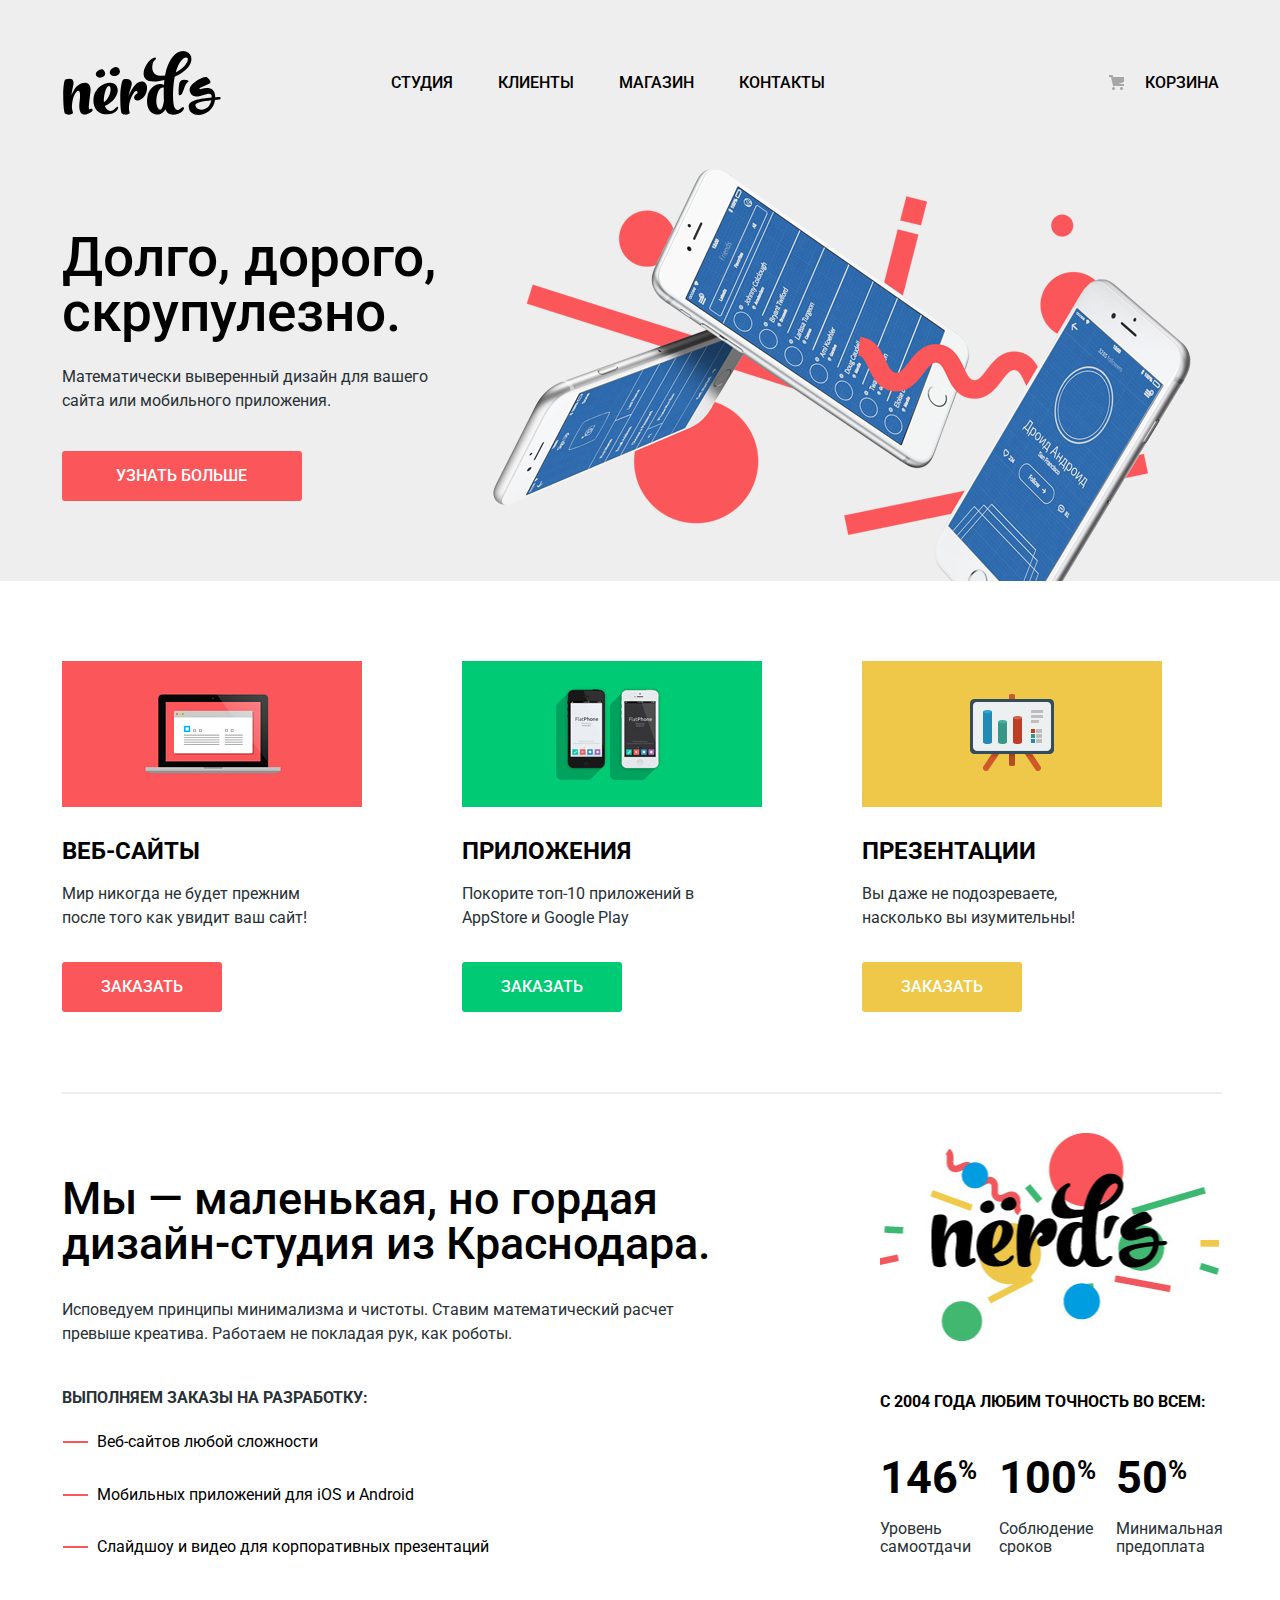
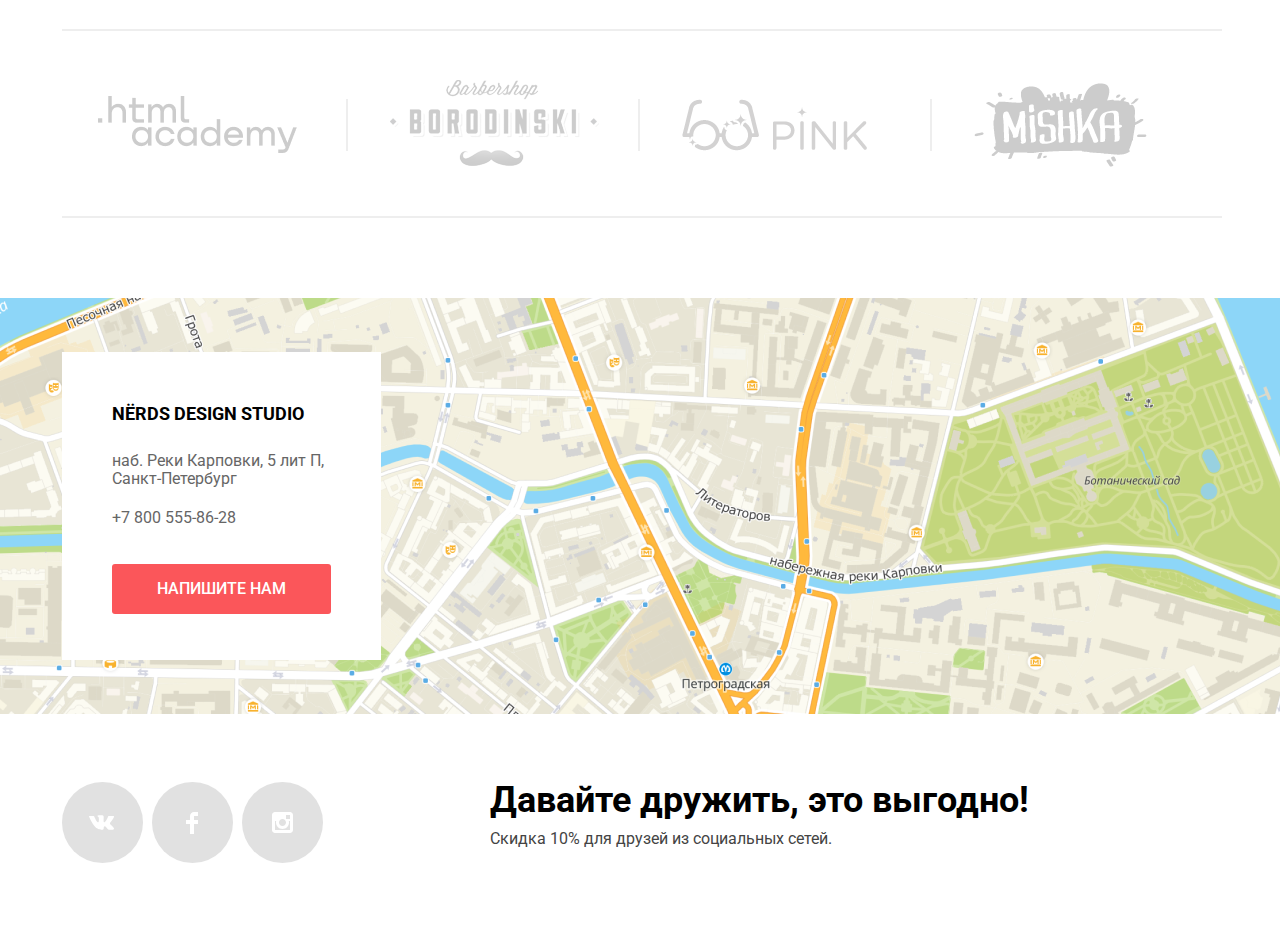
==== index.html @ 7b1bde8f "Главная страница" ====
<!DOCTYPE html>
<html lang="en">
  <head>
    <meta charset="UTF-8" />
    <meta http-equiv="X-UA-Compatible" content="IE=edge" />
    <meta name="viewport" content="width=device-width, initial-scale=1.0" />
    <title>Nёrds</title>
    <link rel="shortcut icon" type="image/png" href="img/favicon.png" />
    <link rel="preconnect" href="https://fonts.googleapis.com" />
    <link rel="preconnect" href="https://fonts.gstatic.com" crossorigin />
    <link
      href="https://fonts.googleapis.com/css2?family=Roboto:wght@400;500;700&display=swap"
      rel="stylesheet"
    />
    <link rel="stylesheet" href="css/style.css" />
    <link rel="stylesheet" href="css/normalize.css" />
  </head>
  <body>
    <header>
      <nav class="header-navigation container">
        <img class="header-logo" src="img/nerds-logo.svg" alt="logo: nёrds" />
        <ul class="header-navigation-list">
          <li class="header-navigation-item">Студия</li>
          <li class="header-navigation-item">Клиенты</li>
          <li class="header-navigation-item">Магазин</li>
          <li class="header-navigation-item">Контакты</li>
        </ul>
        <a class="header-cart" href="#">Корзина</a>
      </nav>
      <section class="header-slider container">
        <h1 class="header-slider-title">Долго, дорого, скрупулезно.</h1>
        <p class="header-slider-description">
          Математически выверенный дизайн для вашего сайта или мобильного
          приложения.
        </p>
        <a class="button header-button" href="#">УЗНАТЬ БОЛЬШЕ</a>
      </section>
    </header>

    <main class="container">
      <section class="products">
        <ul class="products-list">
          <li class="products-item">
            <img
              class="products-image"
              src="img/illustration-1 1.jpg"
              alt="Веб-сайты"
              width="300"
              height="146"
            />
            <h3 class="products-title">Веб-сайты</h3>
            <p class="products-description">
              Мир никогда не будет прежним после того как увидит ваш сайт!
            </p>
            <a class="button order-button site-button" href="#">Заказать</a>
          </li>
          <li class="products-item">
            <img
              class="products-image"
              src="img/illustration-2 1.jpg"
              alt="Приложения"
              width="300"
              height="146"
            />
            <h3 class="products-title">Приложения</h3>
            <p class="products-description">
              Покорите топ-10 приложений в AppStore и Google Play
            </p>
            <a class="button order-button apps-button" href="#">Заказать</a>
          </li>
          <li class="products-item">
            <img
              class="products-image"
              src="img/illustration-3 1.jpg"
              alt="Презентации"
              width="300"
              height="146"
            />
            <h3 class="products-title">Презентации</h3>
            <p class="products-description">
              Вы даже не подозреваете, насколько вы изумительны!
            </p>
            <a class="button order-button presentation-button" href="#"
              >Заказать</a
            >
          </li>
        </ul>
        <hr width="1158" color="#EEEEEE" />
      </section>
      <section class="about-us">
        <div class="col-1">
          <h2 class="about-heading">
            Мы — маленькая, но гордая дизайн-студия из Краснодара.
          </h2>
          <p class="about-description">
            Исповедуем принципы минимализма и чистоты. Ставим математический
            расчет превыше креатива. Работаем не покладая рук, как роботы.
          </p>
          <h4 class="offers-heading">Выполняем заказы на разработку:</h4>
          <ul class="offers-list">
            <li class="offers-item">Веб-сайтов любой сложности</li>
            <li class="offers-item">Мобильных приложений для iOS и Android</li>
            <li class="offers-item">
              Слайдшоу и видео для корпоративных презентаций
            </li>
          </ul>
        </div>
        <div class="col-2">
          <h4 class="benefits-heading">с 2004 года Любим точность во всем:</h4>
          <ul class="benefits-list">
            <li class="benefits-item">
              <strong class="percent"
                >146 <span class="percent-symbol">%</span>
              </strong>
              <span class="benefit">Уровень самоотдачи</span>
            </li>
            <li class="benefits-item">
              <strong class="percent"
                >100 <span class="percent-symbol">%</span></strong
              >
              <span class="benefit">Соблюдение сроков</span>
            </li>
            <li class="benefits-item">
              <strong class="percent"
                >50 <span class="percent-symbol">%</span></strong
              >
              <span class="benefit">Минимальная предоплата</span>
            </li>
          </ul>
        </div>
      </section>
      <section class="clients">
        <hr width="1158" color="#EEEEEE" />
        <ul class="clients-list">
          <li class="clients-item">
            <a class="clients-image" href="#">
              <img src="img/logo_htmlacademy.png" alt="html academy" />
            </a>
          </li>
          <li class="clients-item">
            <a class="clients-image" href="#">
              <img src="img/logo_borodinskiy.png" alt="borodinskiy" />
            </a>
          </li>
          <li class="clients-item">
            <a class="clients-image" href="#">
              <img src="img/logo_pink.png" alt="pink" />
            </a>
          </li>
          <li class="clients-item">
            <a class="clients-image" href="#">
              <img src="img/logo_mishka.png" alt="mishka" />
            </a>
          </li>
        </ul>
        <hr width="1158" color="#EEEEEE" />
      </section>
    </main>
    <footer>
      <section class="our-address">
        <div class="container">
          <div class="address-block">
            <strong class="company-name">NЁRDS DESIGN STUDIO</strong>
            <p class="footer-address">
              наб. Реки Карповки, 5 лит П, Санкт-Петербург
            </p>
            <a class="footer-telephone" href="tel:+78005558628"
              >+7 800 555-86-28</a
            >
            <button class="button connect-button">Напишите нам</button>
          </div>
        </div>
      </section>
      <section class="footer-contacts container">
        <ul class="social-list">
          <li class="social-item">
            <img src="img/vk-icon.svg" width="26" height="15" alt="vk" />
          </li>
          <li class="social-item">
            <img src="img/fb-icon.svg" width="12" height="22" alt="fb" />
          </li>
          <li class="social-item">
            <img src="img/insta-icon.svg" width="21" height="21" alt="insta" />
          </li>
        </ul>
        <div class="footer-info">
          <strong class="info-title">Давайте дружить, это выгодно!</strong>
          <span class="info-description"
            >Скидка 10% для друзей из социальных сетей.</span
          >
        </div>
      </section>
    </footer>
  </body>
</html>
---- css/style.css ----
body {
  margin: 0;
  padding: 0;
  font-family: "Roboto", sans-serif;
}

.container {
  width: 1157px;
  height: auto;
  margin: 0 auto;
}

header {
  background-color: #eee;
  padding-top: 50px;
}

.header-navigation {
  display: grid;
  grid-template-columns: 3fr 6fr 3fr;
}

.header-logo {
  width: 160px;
  height: 65px;
}

.header-navigation-list {
  list-style: none;
  display: flex;
  margin: auto 0;
}

.header-navigation-item {
  font-weight: 500;
  margin-right: 45px;
  font-size: 16px;
  line-height: 30px;
  text-transform: uppercase;
  color: #000000;
}

.header-cart {
  font-weight: 500;
  font-size: 16px;
  line-height: 30px;
  display: flex;
  align-items: center;
  text-align: right;
  text-transform: uppercase;
  color: #000000;
  text-decoration: none;
  justify-content: end;
  position: relative;
}

.header-cart::before {
  content: "";
  position: absolute;
  width: 15px;
  height: 15px;
  background-image: url("../img/cart-icon.svg");
  right: 95px;
}

.header-slider {
  padding-top: 78px;
  padding-bottom: 80px;
  background-image: url(../img/nerds-index-slide1\ 1.png);
  background-position: right bottom;
  background-repeat: no-repeat;
}

.header-slider-title {
  max-width: 538px;
  font-weight: 500;
  font-size: 55px;
  line-height: 55px;
  color: #000000;
  margin-bottom: 25px;
}

.header-slider-description {
  max-width: 400px;
  font-weight: normal;
  font-size: 16px;
  line-height: 24px;
  color: #283136;
}

.button {
  display: block;
  box-sizing: border-box;
  text-decoration: none;
  color: #fff;
  font-style: normal;
  font-weight: 500;
  font-size: 16px;
  line-height: 18px;
  text-transform: uppercase;
  border-radius: 3px;
  display: flex;
  align-items: center;
  justify-content: center;
}

.header-button {
  width: 240px;
  height: 50px;
  background: #fb565a;
  margin-top: 38px;
}

.products {
  padding-top: 80px;
}

.products-list {
  margin: 0;
  padding: 0;
  list-style: none;
  display: flex;
  align-items: flex-start;
  gap: 100px;
  margin-bottom: 80px;
}

.products-image {
  width: 300px;
  height: 146px;
  margin-bottom: 25px;
}

.products-title {
  margin: 0;
  font-weight: bold;
  font-size: 24px;
  line-height: 30px;
  text-transform: uppercase;
  color: #000000;
}

.products-description {
  max-width: 260px;
  font-weight: normal;
  font-size: 16px;
  line-height: 24px;
  color: #283136;
  margin-top: 16px;
}

.order-button {
  width: 160px;
  height: 50px;
  margin-top: 32px;
}

.site-button {
  background: #fb565a;
}

.apps-button {
  background: #00ca74;
}

.presentation-button {
  background: #efc849;
}

.about-us {
  display: grid;
  grid-template-columns: 2fr 1fr;
  column-gap: 140px;
  margin-top: 39px;
  margin-bottom: 73px;
}

.col-1 {
  padding-top: 43px;
}

.about-heading {
  font-style: normal;
  font-weight: 500;
  font-size: 45px;
  line-height: 45px;
  color: #000000;
  max-width: 651px;
  margin: 0;
}

.about-description {
  font-weight: normal;
  font-size: 16px;
  line-height: 24px;
  color: #283136;
  max-width: 646px;
  margin-top: 32px;
}

.offers-heading {
  font-weight: bold;
  font-size: 16px;
  line-height: 24px;
  text-transform: uppercase;
  color: #283136;
  margin-top: 40px;
  margin-bottom: 23px;
}

.offers-list {
  list-style: none;
  margin: 0;
  margin-left: 35px;
  padding: 0;
}

.offers-item:not(:last-child) {
  margin-bottom: 34px;
}

.offers-item {
  position: relative;
}

.offers-item::before {
  content: "";
  position: absolute;
  left: -34px;
  top: 8px;
  width: 25px;
  height: 2px;
  background: #fb565a;
}

.col-2 {
  height: 100%;
  display: flex;
  justify-content: flex-end;
  flex-direction: column;
  background-image: url("../img/nerds-illustration.png");
  background-position: top;
  background-repeat: no-repeat;
}

.benefits-heading {
  font-weight: bold;
  font-size: 16px;
  line-height: 24px;
  text-transform: uppercase;
  color: #000000;
  margin: 0;
  margin-bottom: 32px;
}

.benefits-list {
  margin: 0;
  padding: 0;
  list-style: none;
  display: flex;
}

.benefits-item {
  display: flex;
  flex-direction: column;
  max-width: 103px;
}

.benefits-item:not(:last-child) {
  margin-right: 21px;
}

.percent {
  font-weight: bold;
  font-size: 45px;
  line-height: 64px;
  color: #000000;
  margin-bottom: 10px;
  position: relative;
}

.percent-symbol {
  position: absolute;
  top: 4px;
  font-weight: bold;
  font-size: 26px;
  line-height: 40px;
  color: #000000;
}

.benefit {
  font-weight: normal;
  font-size: 16px;
  line-height: 18px;
  color: #283136;
}

.clients {
  margin-bottom: 80px;
}

.clients-list {
  margin-left: 36px;
  margin-right: 36px;
  margin-top: 46px;
  margin-bottom: 44px;
  list-style: none;
  display: flex;
  padding: 0;
  justify-content: space-between;
}

.clients-item {
  align-self: center;
  position: relative;
}

.clients-item:not(:last-child)::after {
  content: "";
  position: absolute;
  width: 2px;
  height: 52px;
  background: #eeeeee;
  right: -41px;
  top: 22px;
}

.clients-image {
  width: 209px;
  height: 95px;
  display: block;
  display: flex;
  align-items: center;
}

.our-address {
  background-image: url("../img/map.png");
  max-height: 416px;
  padding-top: 54px;
  padding-bottom: 54px;
}

.address-block {
  width: 319px;
  height: 308px;
  background-color: #fff;
  display: flex;
  flex-direction: column;
  justify-content: center;
  box-sizing: border-box;
  padding-left: 50px;
}

.company-name {
  font-style: normal;
  font-weight: bold;
  font-size: 18px;
  line-height: 30px;
  text-transform: uppercase;
  color: #000000;
  margin: 0;
  margin-bottom: 23px;
}

.footer-address,
.footer-telephone {
  font-weight: normal;
  font-size: 16px;
  line-height: 18px;
  color: #666666;
  max-width: 230px;
  margin: 0;
}

.footer-telephone {
  text-decoration: none;
  margin-top: 21px;
}

.connect-button {
  border: none;
  display: inline-block;
  width: 219px;
  height: 50px;
  background: #fb565a;
  margin-top: 37px;
}

.footer-contacts {
  display: grid;
  grid-template-columns: 1fr 3fr;
  padding-top: 68px;
  padding-bottom: 68px;
}

.social-list {
  list-style: none;
  display: flex;
  margin: 0;
  padding: 0;
}

.social-item {
  width: 81px;
  height: 81px;
  background: linear-gradient(0deg, #e1e1e1, #e1e1e1), #ffffff;
  border-radius: 50%;
  text-align: center;
  display: flex;
  justify-content: center;
  align-items: center;
  margin-right: 9px;
}

.footer-info {
  margin-left: 139px;
}

.info-title {
  font-weight: bold;
  font-size: 36px;
  line-height: 36px;
  color: #000000;
  display: block;
  margin-left: 20px;
  margin-bottom: 10px;
  margin-left: 0;
}

.info-description {
  font-weight: normal;
  font-size: 16px;
  line-height: 22px;
  color: #444444;
}
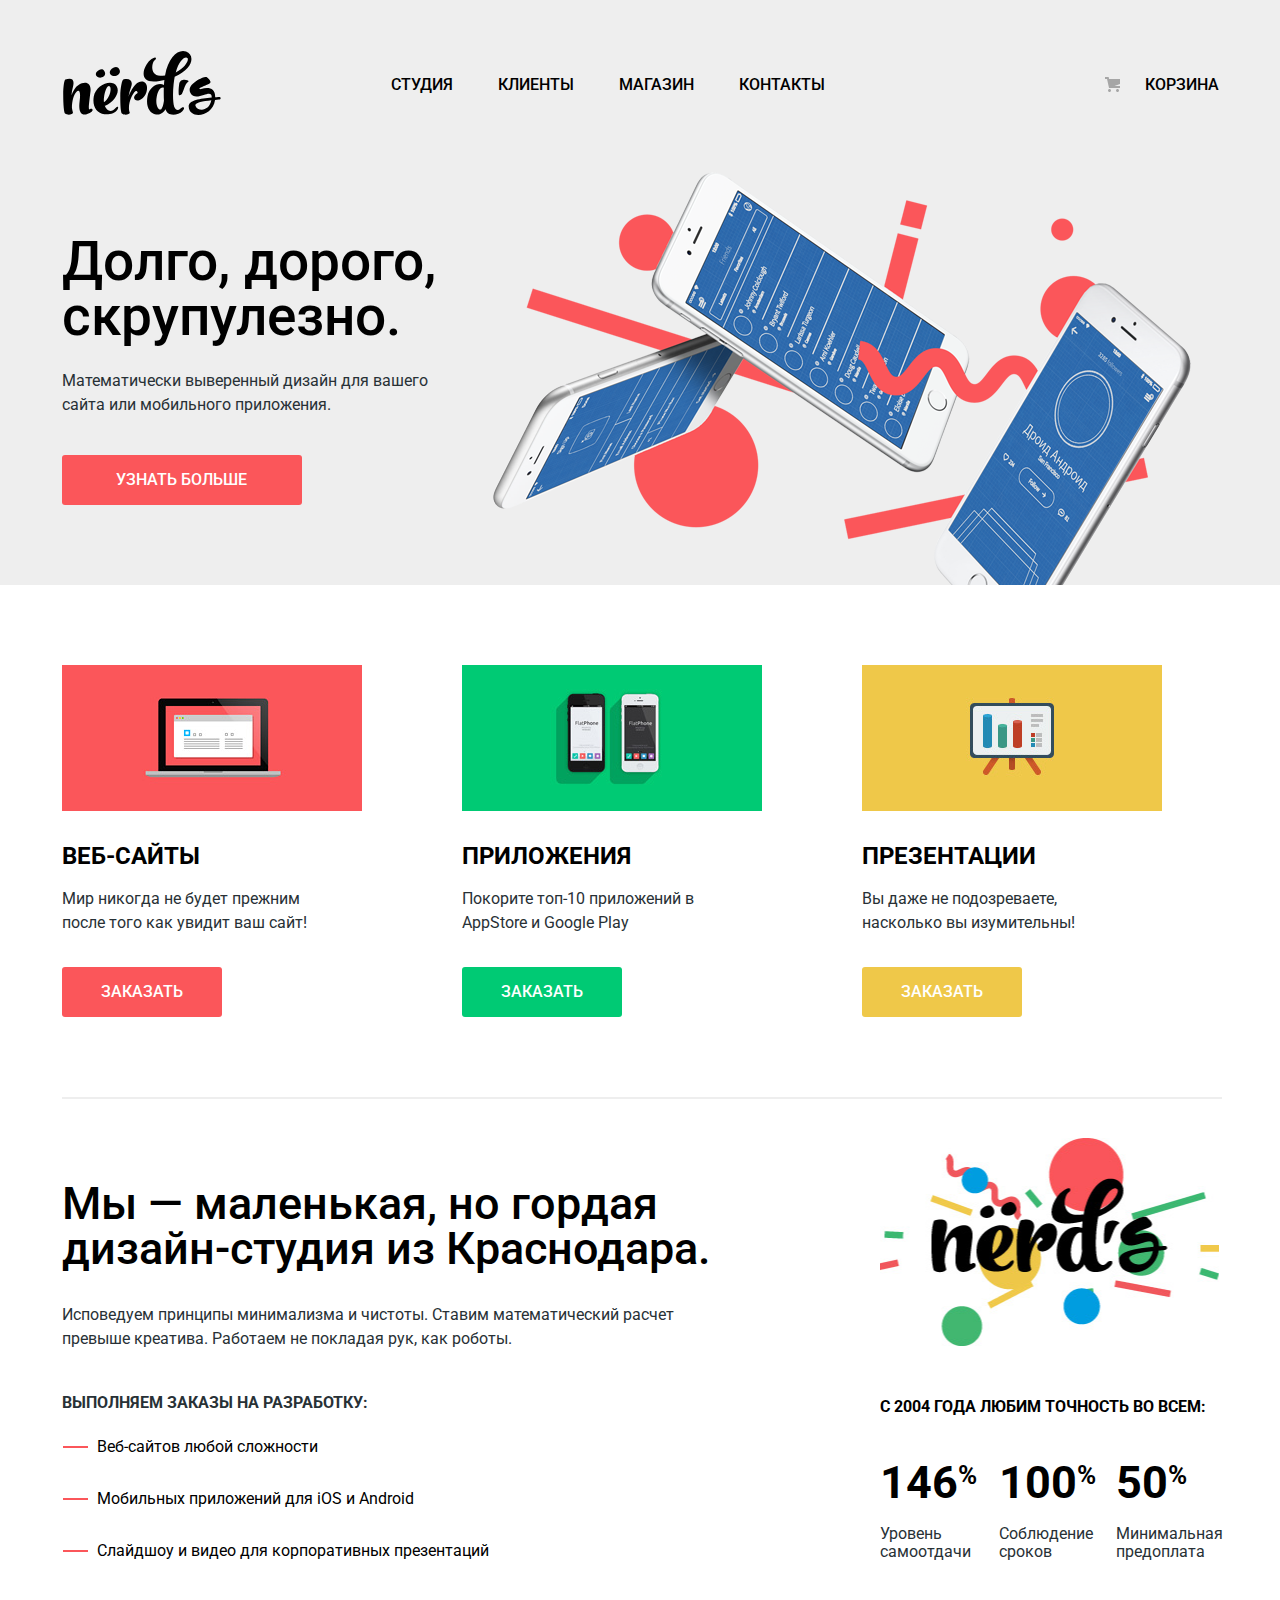
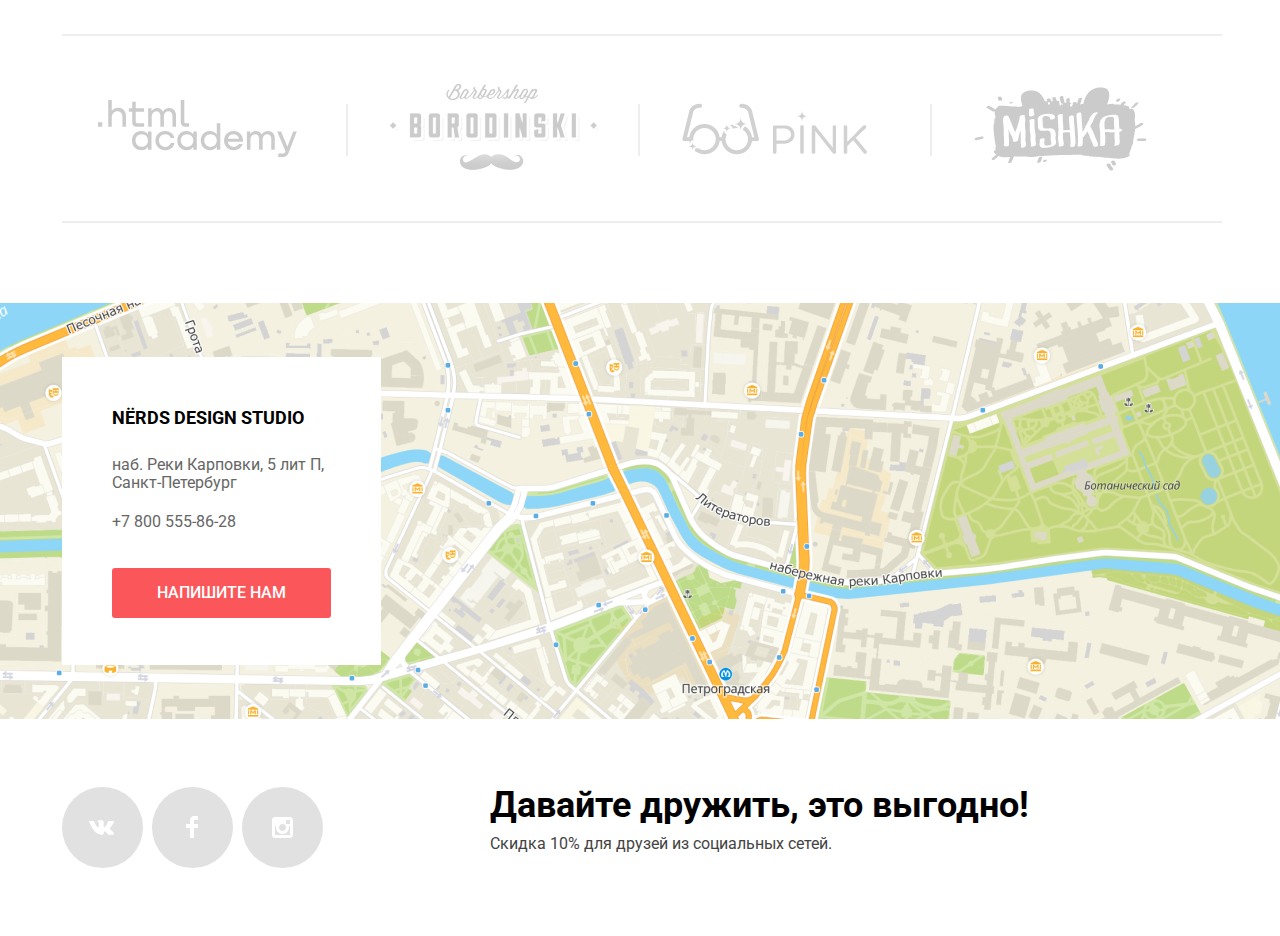
==== commit e89d3b20: "Страница каталога" ====
--- a/index.html
+++ b/index.html
@@ -1,5 +1,5 @@
 <!DOCTYPE html>
-<html lang="en">
+<html lang="ru">
   <head>
     <meta charset="UTF-8" />
     <meta http-equiv="X-UA-Compatible" content="IE=edge" />
@@ -18,14 +18,31 @@
   <body>
     <header>
       <nav class="header-navigation container">
-        <img class="header-logo" src="img/nerds-logo.svg" alt="logo: nёrds" />
+        <a href="/index.html"
+          ><img
+            class="header-logo"
+            src="img/nerds-logo.svg"
+            alt="logo: nёrds"
+          />
+        </a>
         <ul class="header-navigation-list">
-          <li class="header-navigation-item">Студия</li>
-          <li class="header-navigation-item">Клиенты</li>
-          <li class="header-navigation-item">Магазин</li>
-          <li class="header-navigation-item">Контакты</li>
-        </ul>
-        <a class="header-cart" href="#">Корзина</a>
+          <li class="header-navigation-item">
+            <a class="header-link" href="#">Студия</a>
+          </li>
+          <li class="header-navigation-item">
+            <a class="header-link" href="#">Клиенты</a>
+          </li>
+          <li class="header-navigation-item">
+            <a class="header-link" href="/catalog.html">Магазин</a>
+          </li>
+          <li class="header-navigation-item">
+            <a class="header-link" href="#">Контакты</a>
+          </li>
+        </ul>
+        <div class="shopping-cart">
+          <img class="cart-image" src="img/cart-icon.svg" alt="" />
+          <a class="header-cart" href="#">Корзина</a>
+        </div>
       </nav>
       <section class="header-slider container">
         <h1 class="header-slider-title">Долго, дорого, скрупулезно.</h1>
@@ -134,22 +151,22 @@
         <ul class="clients-list">
           <li class="clients-item">
             <a class="clients-image" href="#">
-              <img src="img/logo_htmlacademy.png" alt="html academy" />
-            </a>
-          </li>
-          <li class="clients-item">
-            <a class="clients-image" href="#">
-              <img src="img/logo_borodinskiy.png" alt="borodinskiy" />
-            </a>
-          </li>
-          <li class="clients-item">
-            <a class="clients-image" href="#">
-              <img src="img/logo_pink.png" alt="pink" />
-            </a>
-          </li>
-          <li class="clients-item">
-            <a class="clients-image" href="#">
-              <img src="img/logo_mishka.png" alt="mishka" />
+              <img src="img/logo_htmlacademy.svg" alt="html academy" />
+            </a>
+          </li>
+          <li class="clients-item">
+            <a class="clients-image" href="#">
+              <img src="img/logo-borodinskiy.png" alt="borodinskiy" />
+            </a>
+          </li>
+          <li class="clients-item">
+            <a class="clients-image" href="#">
+              <img src="img/logo-pink.png" alt="pink" />
+            </a>
+          </li>
+          <li class="clients-item">
+            <a class="clients-image" href="#">
+              <img src="img/logo-mishkapng.png" alt="mishka" />
             </a>
           </li>
         </ul>
@@ -170,17 +187,73 @@
             <button class="button connect-button">Напишите нам</button>
           </div>
         </div>
+        <!-- <div class="modal-window">
+          <form action="#" method="get">
+            <legend form-title>Напишите нам</legend>
+            <div class="form-wrapper">
+              <label class="form-label" for="user-name">Ваше имя:</label>
+              <input
+                class="form-input"
+                type="text"
+                id="user-name"
+                name="user-name"
+                placeholder="Имя Фамилия"
+                required
+                autofocus
+              />
+
+              <label class="form-label" for="user-mail">Ваш email:</label>
+              <input
+                class="form-input"
+                type="email"
+                id="user-mail"
+                name="user-mail"
+                placeholder="email@example.com "
+              />
+              <label class="form-label" for="letter">Текст письма:</label>
+              <textarea
+                class="form-input"
+                name="letter"
+                id="letter"
+                cols="30"
+                rows="10"
+                placeholder="В свободной форме"
+              ></textarea>
+            </div>
+            <button type="submit" class="button submit-form-button">
+              Отправить
+            </button>
+          </form>
+        </div> -->
       </section>
       <section class="footer-contacts container">
         <ul class="social-list">
           <li class="social-item">
-            <img src="img/vk-icon.svg" width="26" height="15" alt="vk" />
+            <img
+              class="social-logo"
+              src="img/vk-icon.svg"
+              width="26"
+              height="15"
+              alt="vk"
+            />
           </li>
           <li class="social-item">
-            <img src="img/fb-icon.svg" width="12" height="22" alt="fb" />
+            <img
+              class="social-logo"
+              src="img/fb-icon.svg"
+              width="12"
+              height="22"
+              alt="fb"
+            />
           </li>
           <li class="social-item">
-            <img src="img/insta-icon.svg" width="21" height="21" alt="insta" />
+            <img
+              class="social-logo"
+              src="img/insta-icon.svg"
+              width="21"
+              height="21"
+              alt="insta"
+            />
           </li>
         </ul>
         <div class="footer-info">
--- a/css/style.css
+++ b/css/style.css
@@ -13,6 +13,7 @@
 header {
   background-color: #eee;
   padding-top: 50px;
+  min-height: 355px;
 }
 
 .header-navigation {
@@ -25,6 +26,14 @@
   height: 65px;
 }
 
+.header-logo:hover,
+.header-logo:focus {
+  opacity: 0.6;
+}
+
+.header-logo:active {
+  opacity: 0.3;
+}
 .header-navigation-list {
   list-style: none;
   display: flex;
@@ -40,6 +49,22 @@
   color: #000000;
 }
 
+.header-link {
+  text-decoration: none;
+  color: inherit;
+  position: relative;
+}
+
+.header-link-active::after {
+  content: "";
+  position: absolute;
+  bottom: -13px;
+  left: 1px;
+  width: 73px;
+  height: 2px;
+  background-color: #fb565a;
+}
+
 .header-cart {
   font-weight: 500;
   font-size: 16px;
@@ -54,13 +79,27 @@
   position: relative;
 }
 
-.header-cart::before {
-  content: "";
-  position: absolute;
+.header-link:hover,
+.header-cart:hover {
+  color: #fb565a;
+}
+
+.header-link:active,
+.header-cart:active {
+  color: #000;
+  opacity: 0.3;
+}
+
+.shopping-cart {
+  display: flex;
+  justify-content: flex-end;
+  align-items: center;
+}
+
+.cart-image {
   width: 15px;
   height: 15px;
-  background-image: url("../img/cart-icon.svg");
-  right: 95px;
+  margin-right: 25px;
 }
 
 .header-slider {
@@ -86,6 +125,16 @@
   font-size: 16px;
   line-height: 24px;
   color: #283136;
+}
+
+.header-title {
+  margin-top: 87px;
+  font-weight: 500;
+  font-size: 55px;
+  line-height: 55px;
+  display: flex;
+  justify-content: center;
+  color: #000000;
 }
 
 .button {
@@ -102,6 +151,7 @@
   display: flex;
   align-items: center;
   justify-content: center;
+  cursor: pointer;
 }
 
 .header-button {
@@ -111,6 +161,10 @@
   margin-top: 38px;
 }
 
+.header-button:hover {
+  background: #e74246;
+}
+
 .products {
   padding-top: 80px;
 }
@@ -159,12 +213,42 @@
   background: #fb565a;
 }
 
+.site-button:hover {
+  background: #e74246;
+}
+
+.site-button:active {
+  background: #d7373b;
+  color: rgba(255, 255, 255, 0.3);
+  box-shadow: inset 0px 3px 0px rgba(0, 1, 1, 0.1);
+}
+
 .apps-button {
   background: #00ca74;
 }
 
+.apps-button:hover {
+  background: #00bc6c;
+}
+
+.apps-button:active {
+  background: #00aa62;
+  color: rgba(255, 255, 255, 0.3);
+  box-shadow: inset 0px 3px 0px rgba(0, 1, 1, 0.1);
+}
+
 .presentation-button {
   background: #efc849;
+}
+
+.presentation-button:hover {
+  background: #eab534;
+}
+
+.presentation-button:active {
+  background: #e5a722;
+  color: rgba(255, 255, 255, 0.3);
+  box-shadow: inset 0px 3px 0px rgba(0, 1, 1, 0.1);
 }
 
 .about-us {
@@ -328,9 +412,17 @@
 .clients-image {
   width: 209px;
   height: 95px;
-  display: block;
   display: flex;
   align-items: center;
+  opacity: 0.2;
+}
+
+.clients-image:hover {
+  opacity: 1;
+}
+
+.clients-image:active {
+  opacity: 0.1;
 }
 
 .our-address {
@@ -349,6 +441,7 @@
   justify-content: center;
   box-sizing: border-box;
   padding-left: 50px;
+  position: relative;
 }
 
 .company-name {
@@ -386,6 +479,10 @@
   margin-top: 37px;
 }
 
+.connect-button:hover {
+  background: #e74246;
+}
+
 .footer-contacts {
   display: grid;
   grid-template-columns: 1fr 3fr;
@@ -410,6 +507,19 @@
   justify-content: center;
   align-items: center;
   margin-right: 9px;
+  cursor: pointer;
+}
+
+.social-item:hover {
+  background: #e74246;
+}
+
+.social-item:active {
+  background: #d7373b;
+}
+
+.social-item:active .social-logo {
+  opacity: 0.3;
 }
 
 .footer-info {
@@ -433,3 +543,398 @@
   line-height: 22px;
   color: #444444;
 }
+
+/* catalog */
+
+.main {
+  display: grid;
+  grid-template-columns: 3fr 8fr;
+  column-gap: 140px;
+  padding-top: 55px;
+}
+
+.filter-title {
+  font-weight: bold;
+  font-size: 18px;
+  line-height: 30px;
+  text-transform: uppercase;
+  color: #000000;
+}
+
+.price-filter {
+  border: none;
+  padding: 0;
+  margin-bottom: 54px;
+}
+
+.range-filter {
+  width: 260px;
+  margin-top: 48px;
+}
+
+.range-controls {
+  position: relative;
+  height: 80px;
+  background: #eeeeee;
+  border-radius: 3px;
+  margin-bottom: 14px;
+  padding-top: 39px;
+  box-sizing: border-box;
+  padding-right: 20px;
+  padding-left: 20px;
+}
+
+.range-controls .scale {
+  height: 2px;
+  width: 205px;
+  background-color: #d7dcdf;
+}
+
+.range-controls .bar {
+  background: #00ca74;
+  width: 70%;
+  height: 2px;
+}
+
+.range-controls .toggle {
+  position: absolute;
+  top: 31px;
+  left: 0;
+  width: 4px;
+  height: 4px;
+  padding: 0;
+  border: 8px solid #fff;
+  background-color: #ababab;
+  box-shadow: 0px 2px 1px rgba(0, 0, 0, 0.15);
+  border-radius: 50%;
+  cursor: pointer;
+}
+
+.range-controls .toggle-min {
+  left: 18px;
+}
+
+.range-controls .toggle-max {
+  left: 150px;
+}
+
+.price-controls {
+  display: flex;
+  justify-content: space-between;
+}
+
+.price-controls label {
+  font-size: 16px;
+  line-height: 22px;
+  text-transform: uppercase;
+  color: #283136;
+}
+
+.price-controls input {
+  font-family: inherit;
+  font-size: inherit;
+  width: 80px;
+  background: #eeeeee;
+  border-radius: 3px;
+  border: none;
+  height: 38px;
+  text-align: center;
+  margin-left: 11px;
+}
+
+.layout-filter,
+.qualities-filter {
+  border: none;
+  padding: 0;
+}
+
+.layout-filter {
+  margin-bottom: 43px;
+}
+
+.sorting-title {
+  margin-bottom: 16px;
+}
+
+.radio-list,
+.checkbox-list {
+  list-style: none;
+  margin: 0;
+  padding: 0;
+}
+
+.radio-item,
+.checkbox-item {
+  margin-bottom: 25px;
+}
+
+.filter-input {
+  display: none;
+}
+
+.filter-label {
+  margin-left: 36px;
+  position: relative;
+}
+
+.radio-input + label::before {
+  content: "";
+  position: absolute;
+  left: -36px;
+  top: -3px;
+  width: 16px;
+  height: 16px;
+  border-radius: 50%;
+  border: 4px solid #4d4d4d;
+  opacity: 0.4;
+  cursor: pointer;
+}
+
+.radio-input:checked + label::after {
+  content: "";
+  position: absolute;
+  left: -28px;
+  top: 5px;
+  width: 8px;
+  height: 8px;
+  border-radius: 50%;
+  background: #4d4d4d;
+  opacity: 0.4;
+}
+
+.radio-input:hover + label::before,
+.radio-input:checked:hover + label::after {
+  opacity: 1;
+}
+
+.checkbox-input + label::before {
+  content: "";
+  position: absolute;
+  left: -37px;
+  top: -1px;
+  width: 23px;
+  height: 23px;
+  background-image: url("../img/checkbox-off.svg");
+  background-repeat: no-repeat;
+  cursor: pointer;
+  opacity: 0.4;
+}
+
+.checkbox-input:checked + label::before {
+  content: "";
+  position: absolute;
+  left: -37px;
+  top: -1px;
+  background-image: url("../img/checkbox-on.svg");
+  background-repeat: no-repeat;
+  width: 25px;
+  height: 23px;
+  opacity: 0.4;
+}
+
+.checkbox-input:hover + label::before,
+.checkbox-input:checked:hover + label::after {
+  opacity: 1;
+}
+
+.checkbox-input:disabled + label::before,
+.checkbox-input:checked:disabled + label::before,
+.radio-input:disabled + label::before,
+.radio-input:disabled:checked + label::after {
+  opacity: 0.1;
+}
+
+.show-button {
+  width: 260px;
+  height: 50px;
+  border: none;
+  background-color: #eeeeee;
+  color: #000000;
+  margin-top: 48px;
+}
+
+.show-button:hover {
+  background: #dfdfdf;
+}
+
+.show-button:active {
+  background: #d5d5d5;
+  color: rgba(0, 0, 0, 0.3);
+}
+
+.sorting-filter {
+  display: flex;
+  justify-content: space-between;
+  margin-bottom: 48px;
+}
+
+.sort-heading {
+  margin: 0;
+}
+
+.sorting-block {
+  display: flex;
+}
+
+.sorting-list {
+  display: flex;
+  list-style: none;
+  margin: 0;
+  padding: 0;
+  margin-right: 47px;
+}
+
+.sorting-item:not(:last-child) {
+  margin-right: 25px;
+}
+
+.sorting-button-item {
+  border: none;
+  background-color: transparent;
+  font-size: 14px;
+  line-height: 18px;
+  text-transform: uppercase;
+  color: #000000;
+  opacity: 0.3;
+  height: 100%;
+}
+
+.button.sorting-button-item:hover {
+  opacity: 0.6;
+}
+
+.sorting-button-item.active-sorting-button {
+  opacity: 1;
+}
+
+.button.sorting-button-item:active {
+  opacity: 1;
+}
+
+.sorting-buttons {
+  width: 40px;
+  display: flex;
+  justify-content: space-between;
+  align-self: center;
+}
+
+.sorting-btn {
+  border: none;
+  height: 100%;
+  width: 11px;
+  height: 10px;
+  background-color: transparent;
+  opacity: 0.2;
+  cursor: pointer;
+}
+
+.sorting-btn.is-active {
+  opacity: 1;
+}
+
+.button-down {
+  background-image: url("../img/icon-down-dir.svg");
+  background-repeat: no-repeat;
+}
+
+.button-up {
+  background-image: url("../img/icon-down-dir.svg");
+  background-repeat: no-repeat;
+  transform: rotate(180deg);
+}
+
+.sorting-btn:hover {
+  opacity: 0.5;
+}
+
+.sorting-btn:active {
+  opacity: 1;
+}
+
+.projects-cards-list {
+  display: grid;
+  grid-template-columns: 1fr 1fr;
+  column-gap: 42px;
+  margin: 0;
+  padding: 0;
+  list-style: none;
+  row-gap: 72px;
+  padding-top: 40px;
+}
+
+.project-card {
+  position: relative;
+  /* box-shadow: 0px 6px 15px rgba(0, 0, 0, 0.25); */
+  border-radius: 5px;
+  border: 1px solid rgba(0, 0, 0, 0.1);
+  border-top-right-radius: 0;
+  border-top-left-radius: 0;
+}
+
+.card-image {
+  height: 100%;
+  width: 358px;
+}
+
+.project-card::before {
+  content: "";
+  position: absolute;
+  width: 360px;
+  height: 40px;
+  background-image: url("../img/browser.svg");
+  top: -40px;
+  left: -1px;
+  opacity: 0.12;
+}
+
+.page-buttons-group {
+  display: flex;
+  margin-top: 54px;
+  margin-bottom: 60px;
+}
+
+.page-button {
+  box-sizing: border-box;
+  background: #eeeeee;
+  font-weight: 500;
+  font-size: 16px;
+  line-height: 18px;
+  text-align: center;
+  text-transform: uppercase;
+  color: #000000;
+  height: 50px;
+  width: 50px;
+  margin-right: 11px;
+  border: none;
+}
+
+.page-button.active-page {
+  background: transparent;
+  border: 3px solid #dbdbdb;
+}
+
+.page-button.next-button {
+  width: 260px;
+}
+
+.page-button:hover {
+  background: #dfdfdf;
+  border: none;
+}
+
+.page-button:active {
+  background: #d5d5d5;
+  border: none;
+  color: rgba(0, 0, 0, 0.3);
+}
+
+/* .modal-window {
+  position: absolute;
+  max-width: 960px;
+  height: 590px;
+  background: #fff;
+}
+
+.modal-window form {
+  display: flex;
+} */
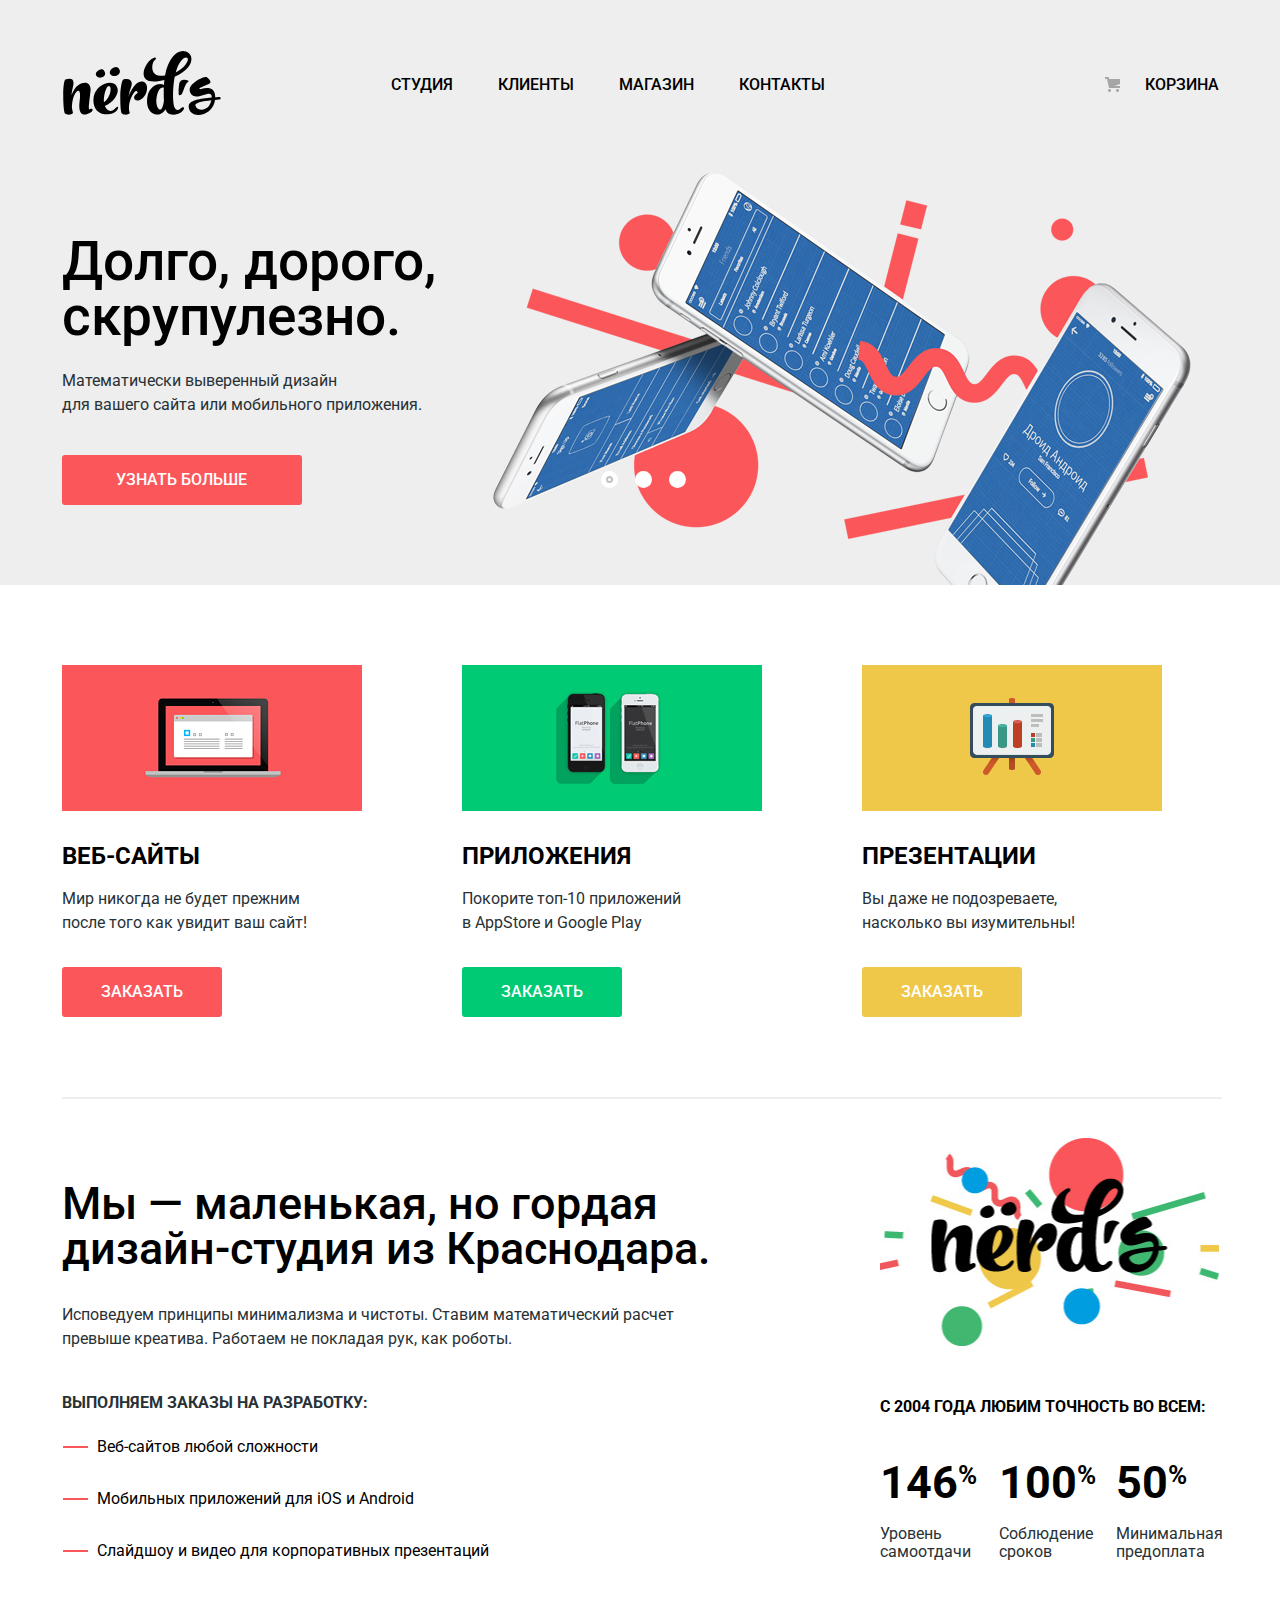
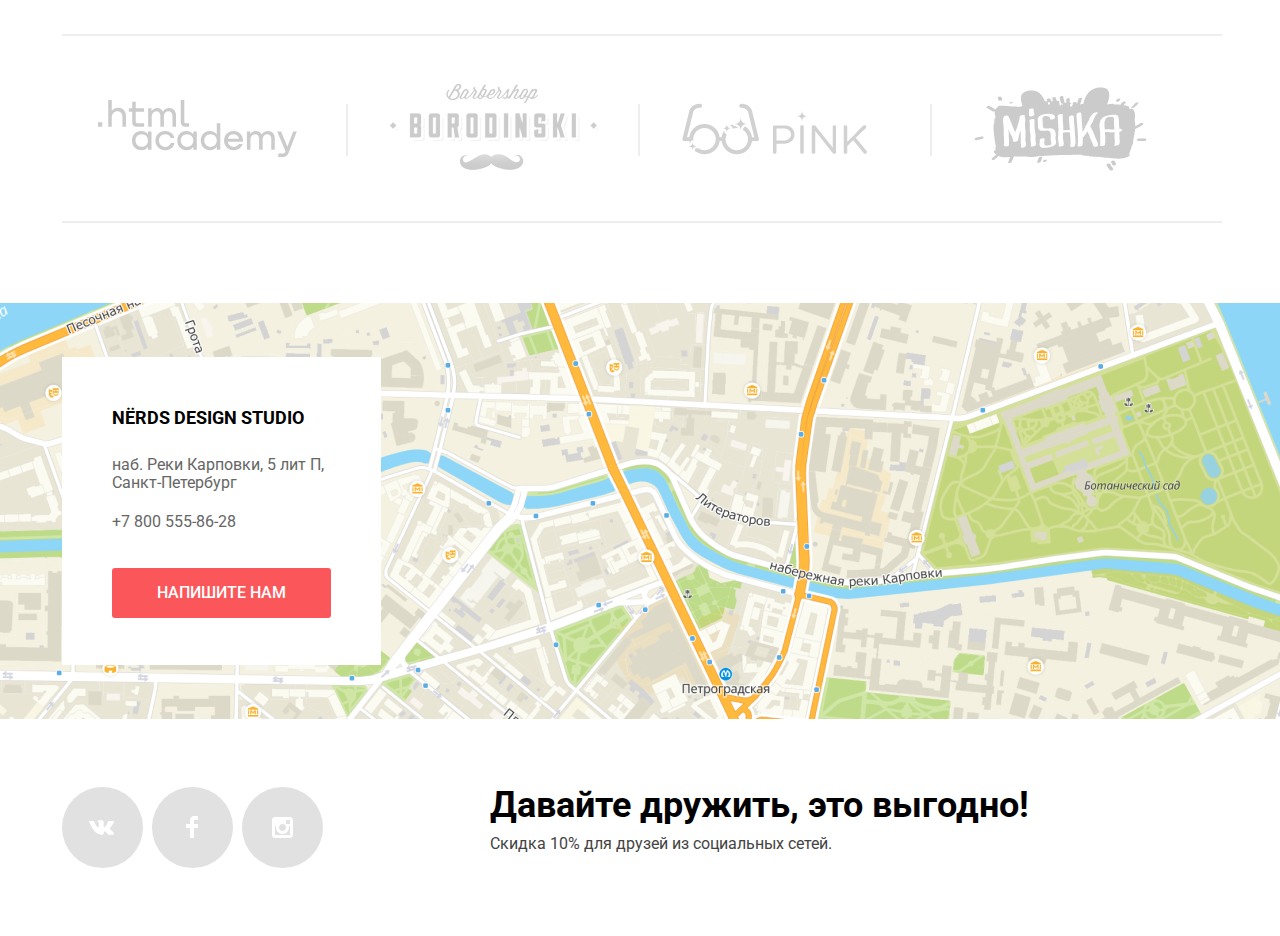
==== commit 86e95681: "Модальное окно, слайдер, кастомная геометка" ====
--- a/index.html
+++ b/index.html
@@ -14,11 +14,18 @@
     />
     <link rel="stylesheet" href="css/style.css" />
     <link rel="stylesheet" href="css/normalize.css" />
+    <script
+      src="https://api-maps.yandex.ru/2.1/?lang=ru_RU"
+      type="text/javascript"
+    ></script>
+    <script src="./script/slider.js" defer></script>
+    <script src="./script/modal.js" defer></script>
+    <script src="./script/map.js" defer></script>
   </head>
   <body>
     <header>
       <nav class="header-navigation container">
-        <a href="/index.html"
+        <a href="./index.html"
           ><img
             class="header-logo"
             src="img/nerds-logo.svg"
@@ -33,7 +40,7 @@
             <a class="header-link" href="#">Клиенты</a>
           </li>
           <li class="header-navigation-item">
-            <a class="header-link" href="/catalog.html">Магазин</a>
+            <a class="header-link" href="./catalog.html">Магазин</a>
           </li>
           <li class="header-navigation-item">
             <a class="header-link" href="#">Контакты</a>
@@ -45,12 +52,51 @@
         </div>
       </nav>
       <section class="header-slider container">
-        <h1 class="header-slider-title">Долго, дорого, скрупулезно.</h1>
-        <p class="header-slider-description">
-          Математически выверенный дизайн для вашего сайта или мобильного
-          приложения.
-        </p>
-        <a class="button header-button" href="#">УЗНАТЬ БОЛЬШЕ</a>
+        <div class="slider-wrapper slider-wrapper-1 slider-active">
+          <h1 class="header-slider-title">Долго, дорого, скрупулезно.</h1>
+          <p class="header-slider-description">
+            Математически выверенный дизайн для&nbsp;вашего&nbsp;сайта или
+            мобильного приложения.
+          </p>
+          <a class="button header-button" href="#">УЗНАТЬ БОЛЬШЕ</a>
+          <div class="slider-controls">
+            <button
+              class="slider-button first-button active-slide-button"
+            ></button>
+            <button class="slider-button second-button"></button>
+            <button class="slider-button third-button"></button>
+          </div>
+        </div>
+        <div class="slider-wrapper slider-wrapper-2">
+          <h1 class="header-slider-title">Любим математику как никто другой</h1>
+          <p class="header-slider-description">
+            Никакого креатива, только математические формулы для расчета
+            идеальных пропорций
+          </p>
+          <a class="button header-button" href="#">УЗНАТЬ БОЛЬШЕ</a>
+          <div class="slider-controls">
+            <button class="slider-button first-button"></button>
+            <button
+              class="slider-button second-button active-slide-button"
+            ></button>
+            <button class="slider-button third-button"></button>
+          </div>
+        </div>
+        <div class="slider-wrapper slider-wrapper-3">
+          <h1 class="header-slider-title">Только ночь, только хардкор</h1>
+          <p class="header-slider-description">
+            Работать днем, как все? Мы против этого. Ближе&nbsp;к&nbsp;полуночи
+            работа только начинается.
+          </p>
+          <a class="button header-button" href="#">УЗНАТЬ БОЛЬШЕ</a>
+          <div class="slider-controls">
+            <button class="slider-button first-button"></button>
+            <button class="slider-button second-button"></button>
+            <button
+              class="slider-button third-button active-slide-button"
+            ></button>
+          </div>
+        </div>
       </section>
     </header>
 
@@ -81,7 +127,7 @@
             />
             <h3 class="products-title">Приложения</h3>
             <p class="products-description">
-              Покорите топ-10 приложений в AppStore и Google Play
+              Покорите топ-10 приложений в&nbsp;AppStore и Google Play
             </p>
             <a class="button order-button apps-button" href="#">Заказать</a>
           </li>
@@ -173,8 +219,9 @@
         <hr width="1158" color="#EEEEEE" />
       </section>
     </main>
-    <footer>
+    <footer class="main-footer">
       <section class="our-address">
+        <div id="map-iframe" class="map-iframe"></div>
         <div class="container">
           <div class="address-block">
             <strong class="company-name">NЁRDS DESIGN STUDIO</strong>
@@ -187,32 +234,42 @@
             <button class="button connect-button">Напишите нам</button>
           </div>
         </div>
-        <!-- <div class="modal-window">
+        <div class="modal-window">
           <form action="#" method="get">
-            <legend form-title>Напишите нам</legend>
+            <div class="form-header">
+              <legend class="form-title">Напишите нам</legend>
+              <button class="close-button"></button>
+            </div>
             <div class="form-wrapper">
-              <label class="form-label" for="user-name">Ваше имя:</label>
-              <input
-                class="form-input"
-                type="text"
-                id="user-name"
-                name="user-name"
-                placeholder="Имя Фамилия"
-                required
-                autofocus
-              />
+              <div class="row-1">
+                <div class="form-col">
+                  <label class="form-label" for="user-name">Ваше имя:</label>
+                  <input
+                    class="form-input"
+                    type="text"
+                    id="user-name"
+                    name="user-name"
+                    placeholder="Имя Фамилия"
+                    pattern="[A-Za-zА-Яа-яЁё]{3,}"
+                    autofocus
+                  />
+                </div>
+                <div class="form-col">
+                  <label class="form-label" for="user-mail">Ваш email:</label>
+                  <input
+                    class="form-input"
+                    type="email"
+                    id="user-mail"
+                    name="user-mail"
+                    placeholder="email@example.com "
+                    required
+                  />
+                </div>
+              </div>
 
-              <label class="form-label" for="user-mail">Ваш email:</label>
-              <input
-                class="form-input"
-                type="email"
-                id="user-mail"
-                name="user-mail"
-                placeholder="email@example.com "
-              />
               <label class="form-label" for="letter">Текст письма:</label>
               <textarea
-                class="form-input"
+                class="form-input text-input"
                 name="letter"
                 id="letter"
                 cols="30"
@@ -224,7 +281,7 @@
               Отправить
             </button>
           </form>
-        </div> -->
+        </div>
       </section>
       <section class="footer-contacts container">
         <ul class="social-list">
--- a/css/style.css
+++ b/css/style.css
@@ -102,16 +102,43 @@
   margin-right: 25px;
 }
 
-.header-slider {
+.slider-wrapper {
   padding-top: 78px;
   padding-bottom: 80px;
-  background-image: url(../img/nerds-index-slide1\ 1.png);
   background-position: right bottom;
   background-repeat: no-repeat;
+  position: relative;
+  display: none;
+}
+
+.slider-wrapper-1 {
+  background-image: url(../img/nerds-index-slide1\ 1.png);
+}
+
+.slider-wrapper-2 {
+  background-image: url("../img/nerds-index-slide2.png");
+}
+
+.slider-wrapper-3 {
+  background-image: url("../img/nerds-index-slide3.png");
+}
+
+.slider-active {
+  display: block;
+  animation: transitSlide 0.2s;
+}
+
+@keyframes transitSlide {
+  from {
+    opacity: 0;
+  }
+  to {
+    opacity: 1;
+  }
 }
 
 .header-slider-title {
-  max-width: 538px;
+  max-width: 523px;
   font-weight: 500;
   font-size: 55px;
   line-height: 55px;
@@ -120,11 +147,52 @@
 }
 
 .header-slider-description {
-  max-width: 400px;
+  max-width: 410px;
   font-weight: normal;
   font-size: 16px;
   line-height: 24px;
   color: #283136;
+}
+
+.slider-controls {
+  position: absolute;
+  bottom: 97px;
+  left: 539px;
+  display: flex;
+}
+
+.slider-button {
+  padding: 0;
+  width: 17px;
+  height: 17px;
+  background-color: #fff;
+  border-radius: 50%;
+  cursor: pointer;
+  border: none;
+  margin-right: 17px;
+}
+
+.slider-button.active-slide-button::before {
+  content: "";
+  position: absolute;
+  top: 5px;
+  width: 3px;
+  height: 3px;
+  background: transparent;
+  border: 2px solid #c1c1c1;
+  border-radius: 50%;
+}
+
+.first-button.active-slide-button::before {
+  left: 5px;
+}
+
+.second-button.active-slide-button::before {
+  left: 39px;
+}
+
+.third-button.active-slide-button::before {
+  left: 73px;
 }
 
 .header-title {
@@ -165,6 +233,11 @@
   background: #e74246;
 }
 
+.header-button:active {
+  background: #d7373b;
+  color: rgba(255, 255, 255, 0.3);
+}
+
 .products {
   padding-top: 80px;
 }
@@ -427,12 +500,24 @@
 
 .our-address {
   background-image: url("../img/map.png");
-  max-height: 416px;
-  padding-top: 54px;
-  padding-bottom: 54px;
+  height: 416px;
+  position: relative;
+  display: flex;
+}
+
+.map-iframe {
+  min-width: 1200px;
+  width: 100%;
+  height: 416px;
+  padding: 0;
+  margin: 0;
+  z-index: 0;
+  position: absolute;
 }
 
 .address-block {
+  margin-top: 54px;
+  margin-bottom: 54px;
   width: 319px;
   height: 308px;
   background-color: #fff;
@@ -442,6 +527,7 @@
   box-sizing: border-box;
   padding-left: 50px;
   position: relative;
+  z-index: 1;
 }
 
 .company-name {
@@ -481,6 +567,11 @@
 
 .connect-button:hover {
   background: #e74246;
+}
+
+.connect-button:active {
+  background: #d7373b;
+  color: rgba(255, 255, 255, 0.3);
 }
 
 .footer-contacts {
@@ -675,6 +766,7 @@
 .filter-label {
   margin-left: 36px;
   position: relative;
+  cursor: pointer;
 }
 
 .radio-input + label::before {
@@ -864,16 +956,74 @@
 
 .project-card {
   position: relative;
-  /* box-shadow: 0px 6px 15px rgba(0, 0, 0, 0.25); */
   border-radius: 5px;
   border: 1px solid rgba(0, 0, 0, 0.1);
   border-top-right-radius: 0;
   border-top-left-radius: 0;
+  height: 572px;
+  cursor: pointer;
 }
 
 .card-image {
   height: 100%;
   width: 358px;
+}
+
+.project-card:hover .card-info {
+  display: flex;
+}
+
+.project-card:hover::before {
+  opacity: 1;
+  box-shadow: 0px 6px 15px rgba(0, 0, 0, 0.25);
+}
+
+.card-info {
+  position: absolute;
+  background: #eeeeee;
+  bottom: 0;
+  width: 100%;
+  height: 231px;
+  display: none;
+  flex-direction: column;
+  align-items: center;
+  justify-content: center;
+}
+
+.card-title {
+  font-weight: bold;
+  font-size: 18px;
+  line-height: 30px;
+  text-transform: uppercase;
+  color: #000000;
+  margin: 0;
+  margin-bottom: 12px;
+}
+
+.card-description {
+  font-size: 16px;
+  line-height: 18px;
+  color: #666666;
+  margin: 0;
+  padding: 0;
+  max-width: 255px;
+  text-align: center;
+  margin-bottom: 32px;
+}
+
+.card-price {
+  width: 200px;
+  height: 50px;
+  background: #fb565a;
+}
+
+.card-price:hover {
+  background: #e74246;
+}
+
+.card-price:active {
+  background: #d7373b;
+  color: rgba(255, 255, 255, 0.3);
 }
 
 .project-card::before {
@@ -928,13 +1078,145 @@
   color: rgba(0, 0, 0, 0.3);
 }
 
-/* .modal-window {
-  position: absolute;
+.modal-window {
+  display: none;
+  position: fixed;
   max-width: 960px;
   height: 590px;
   background: #fff;
-}
-
-.modal-window form {
-  display: flex;
-} */
+  top: 0;
+  left: 0;
+  bottom: 0;
+  right: 0;
+  margin: auto;
+  padding-left: 100px;
+  padding-right: 100px;
+  box-shadow: 0px 20px 40px rgba(0, 0, 0, 0.4);
+  animation-name: modal-animation;
+  animation-timing-function: ease;
+  animation-duration: 0.7s;
+  z-index: 10;
+}
+
+.modal-show {
+  display: block;
+}
+
+@keyframes modal-animation {
+  0% {
+    transform: scale(0);
+    opacity: 0;
+  }
+  100% {
+    transform: scale(1);
+    opacity: 1;
+  }
+}
+
+.form-wrapper {
+  width: 761px;
+}
+
+.form-header {
+  display: flex;
+  justify-content: space-between;
+  align-items: center;
+  margin-top: 63px;
+  margin-bottom: 37px;
+}
+
+.form-title {
+  font-style: normal;
+  font-weight: bold;
+  font-size: 45px;
+  line-height: 53px;
+  color: #000000;
+}
+
+.close-button {
+  width: 21px;
+  height: 21px;
+  position: relative;
+  border: none;
+  background-color: transparent;
+  background-image: url("../img/close-cross.svg");
+  opacity: 0.4;
+  cursor: pointer;
+}
+
+.close-button:hover {
+  opacity: 1;
+}
+
+.close-button:active {
+  opacity: 0.2;
+}
+
+.form-wrapper {
+  display: grid;
+  grid-template-rows: min-content min-content 1fr;
+  margin-bottom: 47px;
+}
+
+.row-1 {
+  display: flex;
+  justify-content: space-between;
+  margin-bottom: 34px;
+}
+
+.form-label {
+  font-weight: bold;
+  font-size: 16px;
+  line-height: 18px;
+  color: #000000;
+  margin-bottom: 9px;
+  display: block;
+}
+
+.form-input {
+  background: transparent;
+  border: 2px solid #d7dcde;
+  box-sizing: border-box;
+  border-radius: 3px;
+  padding: 16px;
+  width: 360px;
+}
+
+.form-input:hover {
+  border: 2px solid #b4b9bb;
+}
+
+.form-input:focus::placeholder {
+  color: #444444;
+}
+
+.form-input:invalid {
+  border: 2px solid #e74246;
+  color: #e74246;
+}
+
+.form-input:invalid::placeholder {
+  color: #e74246;
+}
+
+.form-input.text-input {
+  width: 760px;
+  max-height: 118px;
+}
+
+.submit-form-button {
+  border: none;
+  width: 259px;
+  height: 50px;
+  color: #fff;
+  background-color: #fb565a;
+}
+
+.submit-form-button:hover {
+  background: #e74246;
+}
+
+.submit-form-button:active {
+  background: #d7373b;
+  color: rgba(255, 255, 255, 0.3);
+}
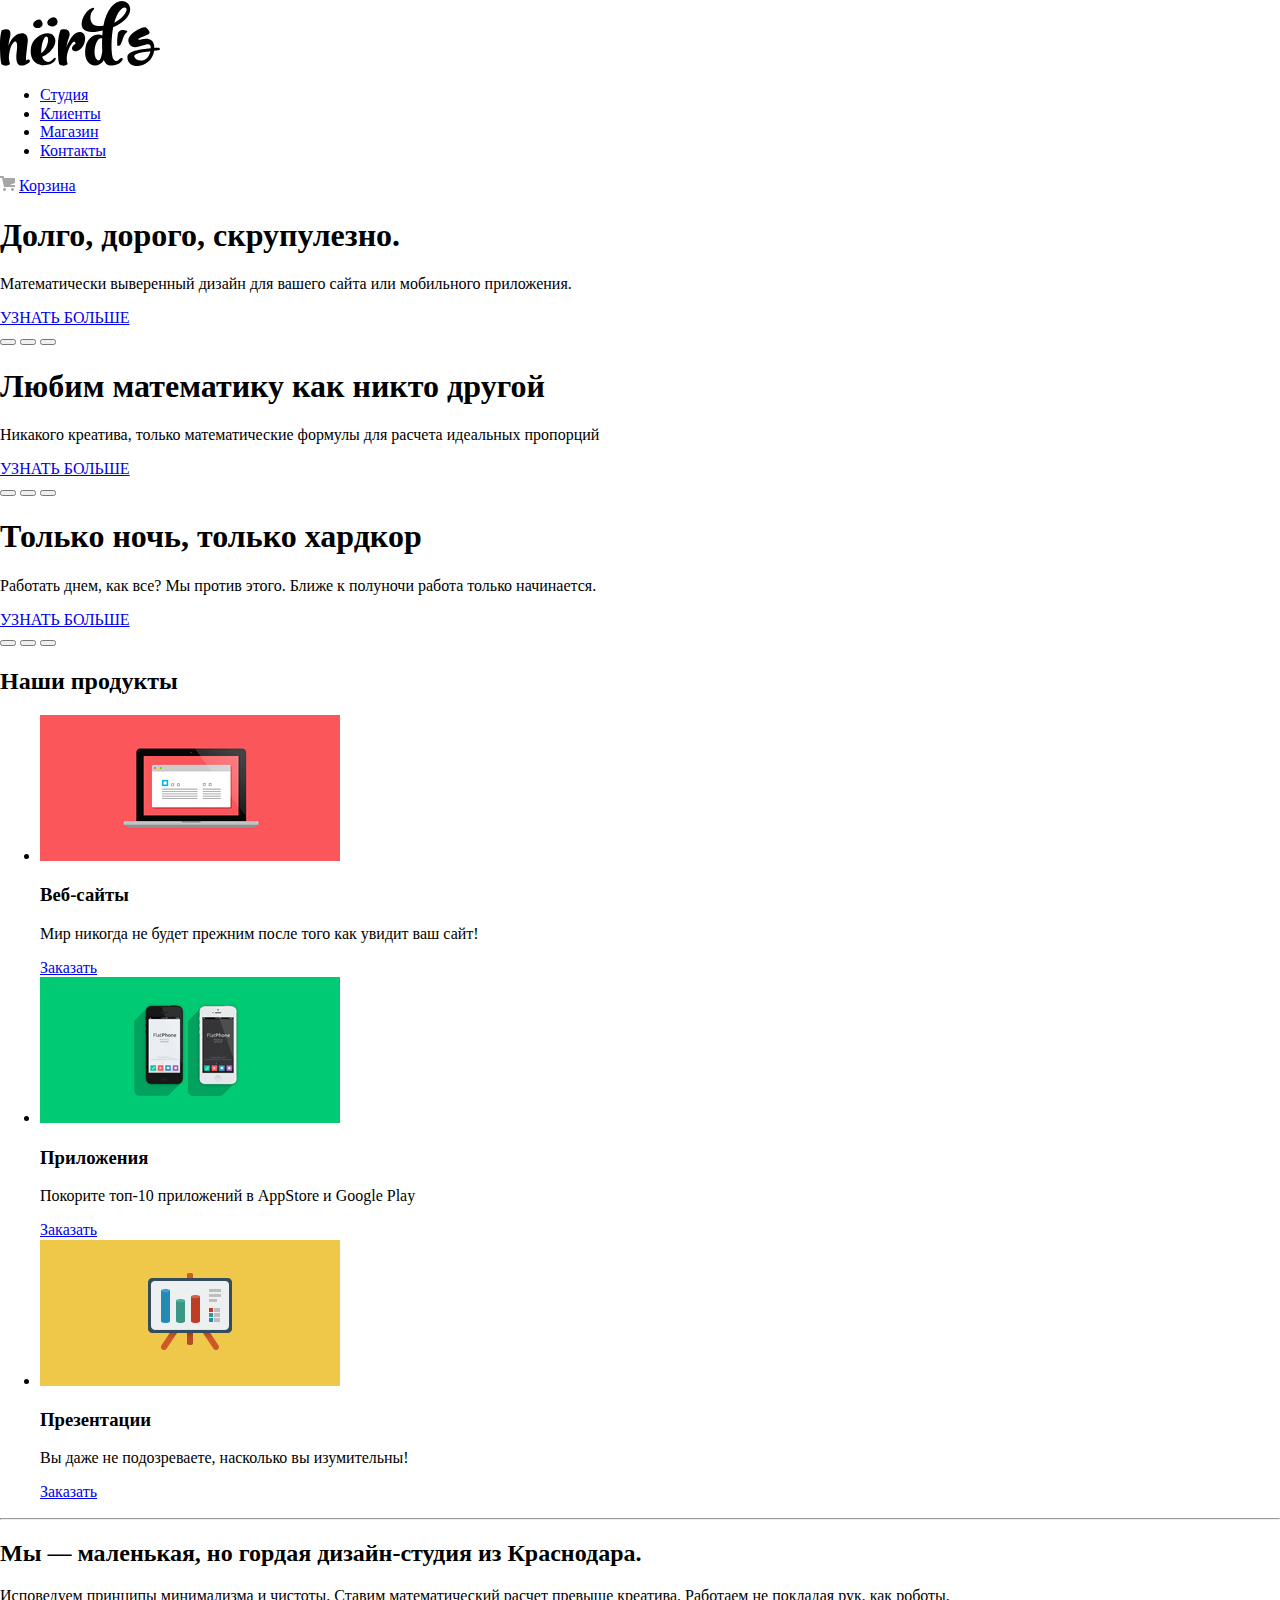
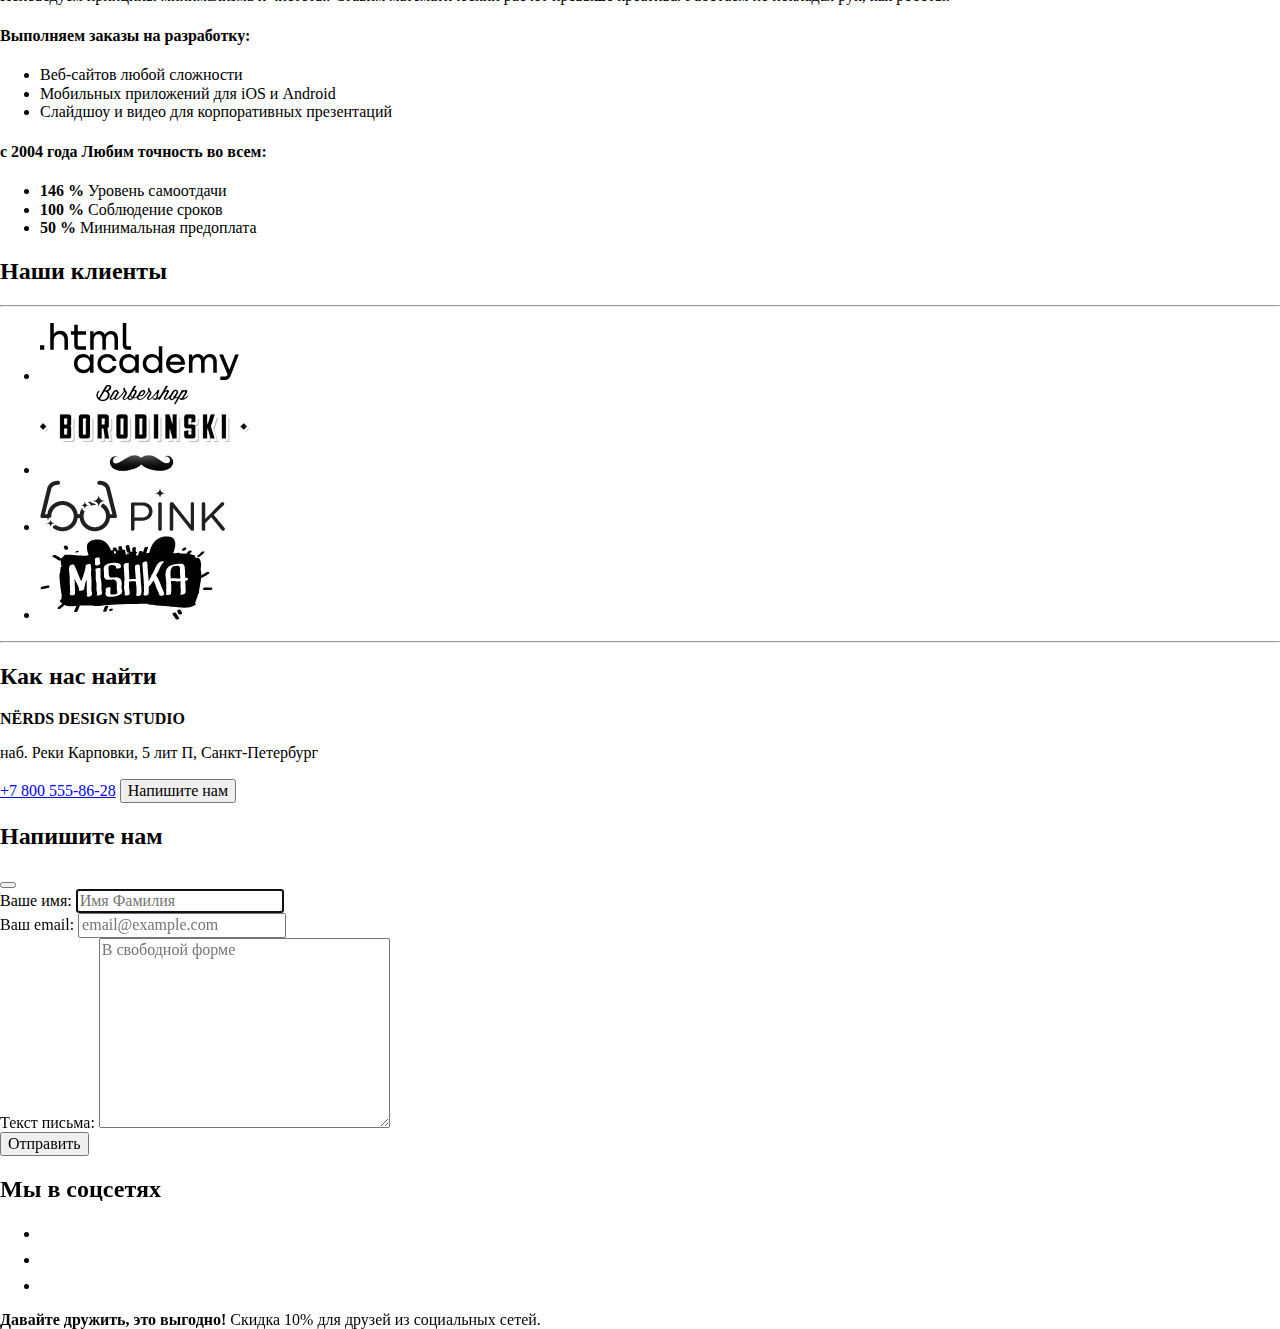
==== commit 45e31280: "Карта и модальное окно на странице каталога, минификация стилей" ====
--- a/index.html
+++ b/index.html
@@ -4,7 +4,7 @@
     <meta charset="UTF-8" />
     <meta http-equiv="X-UA-Compatible" content="IE=edge" />
     <meta name="viewport" content="width=device-width, initial-scale=1.0" />
-    <title>Nёrds</title>
+    <title>Дизайн-студия Nёrds</title>
     <link rel="shortcut icon" type="image/png" href="img/favicon.png" />
     <link rel="preconnect" href="https://fonts.googleapis.com" />
     <link rel="preconnect" href="https://fonts.gstatic.com" crossorigin />
@@ -12,12 +12,9 @@
       href="https://fonts.googleapis.com/css2?family=Roboto:wght@400;500;700&display=swap"
       rel="stylesheet"
     />
-    <link rel="stylesheet" href="css/style.css" />
+    <link rel="stylesheet" href="css/min.style.css" />
     <link rel="stylesheet" href="css/normalize.css" />
-    <script
-      src="https://api-maps.yandex.ru/2.1/?lang=ru_RU"
-      type="text/javascript"
-    ></script>
+    <script src="https://api-maps.yandex.ru/2.1/?lang=ru_RU"></script>
     <script src="./script/slider.js" defer></script>
     <script src="./script/modal.js" defer></script>
     <script src="./script/map.js" defer></script>
@@ -102,11 +99,12 @@
 
     <main class="container">
       <section class="products">
+        <h2 class="visually-hidden">Наши продукты</h2>
         <ul class="products-list">
           <li class="products-item">
             <img
               class="products-image"
-              src="img/illustration-1 1.jpg"
+              src="img/illustration-1.jpg"
               alt="Веб-сайты"
               width="300"
               height="146"
@@ -120,7 +118,7 @@
           <li class="products-item">
             <img
               class="products-image"
-              src="img/illustration-2 1.jpg"
+              src="img/illustration-2.jpg"
               alt="Приложения"
               width="300"
               height="146"
@@ -134,7 +132,7 @@
           <li class="products-item">
             <img
               class="products-image"
-              src="img/illustration-3 1.jpg"
+              src="img/illustration-3.jpg"
               alt="Презентации"
               width="300"
               height="146"
@@ -148,7 +146,7 @@
             >
           </li>
         </ul>
-        <hr width="1158" color="#EEEEEE" />
+        <hr />
       </section>
       <section class="about-us">
         <div class="col-1">
@@ -193,7 +191,8 @@
         </div>
       </section>
       <section class="clients">
-        <hr width="1158" color="#EEEEEE" />
+        <h2 class="visually-hidden">Наши клиенты</h2>
+        <hr />
         <ul class="clients-list">
           <li class="clients-item">
             <a class="clients-image" href="#">
@@ -216,11 +215,12 @@
             </a>
           </li>
         </ul>
-        <hr width="1158" color="#EEEEEE" />
+        <hr />
       </section>
     </main>
     <footer class="main-footer">
       <section class="our-address">
+        <h2 class="visually-hidden">Как нас найти</h2>
         <div id="map-iframe" class="map-iframe"></div>
         <div class="container">
           <div class="address-block">
@@ -237,7 +237,7 @@
         <div class="modal-window">
           <form action="#" method="get">
             <div class="form-header">
-              <legend class="form-title">Напишите нам</legend>
+              <h2 class="form-title">Напишите нам</h2>
               <button class="close-button"></button>
             </div>
             <div class="form-wrapper">
@@ -284,6 +284,7 @@
         </div>
       </section>
       <section class="footer-contacts container">
+        <h2 class="visually-hidden">Мы в соцсетях</h2>
         <ul class="social-list">
           <li class="social-item">
             <img
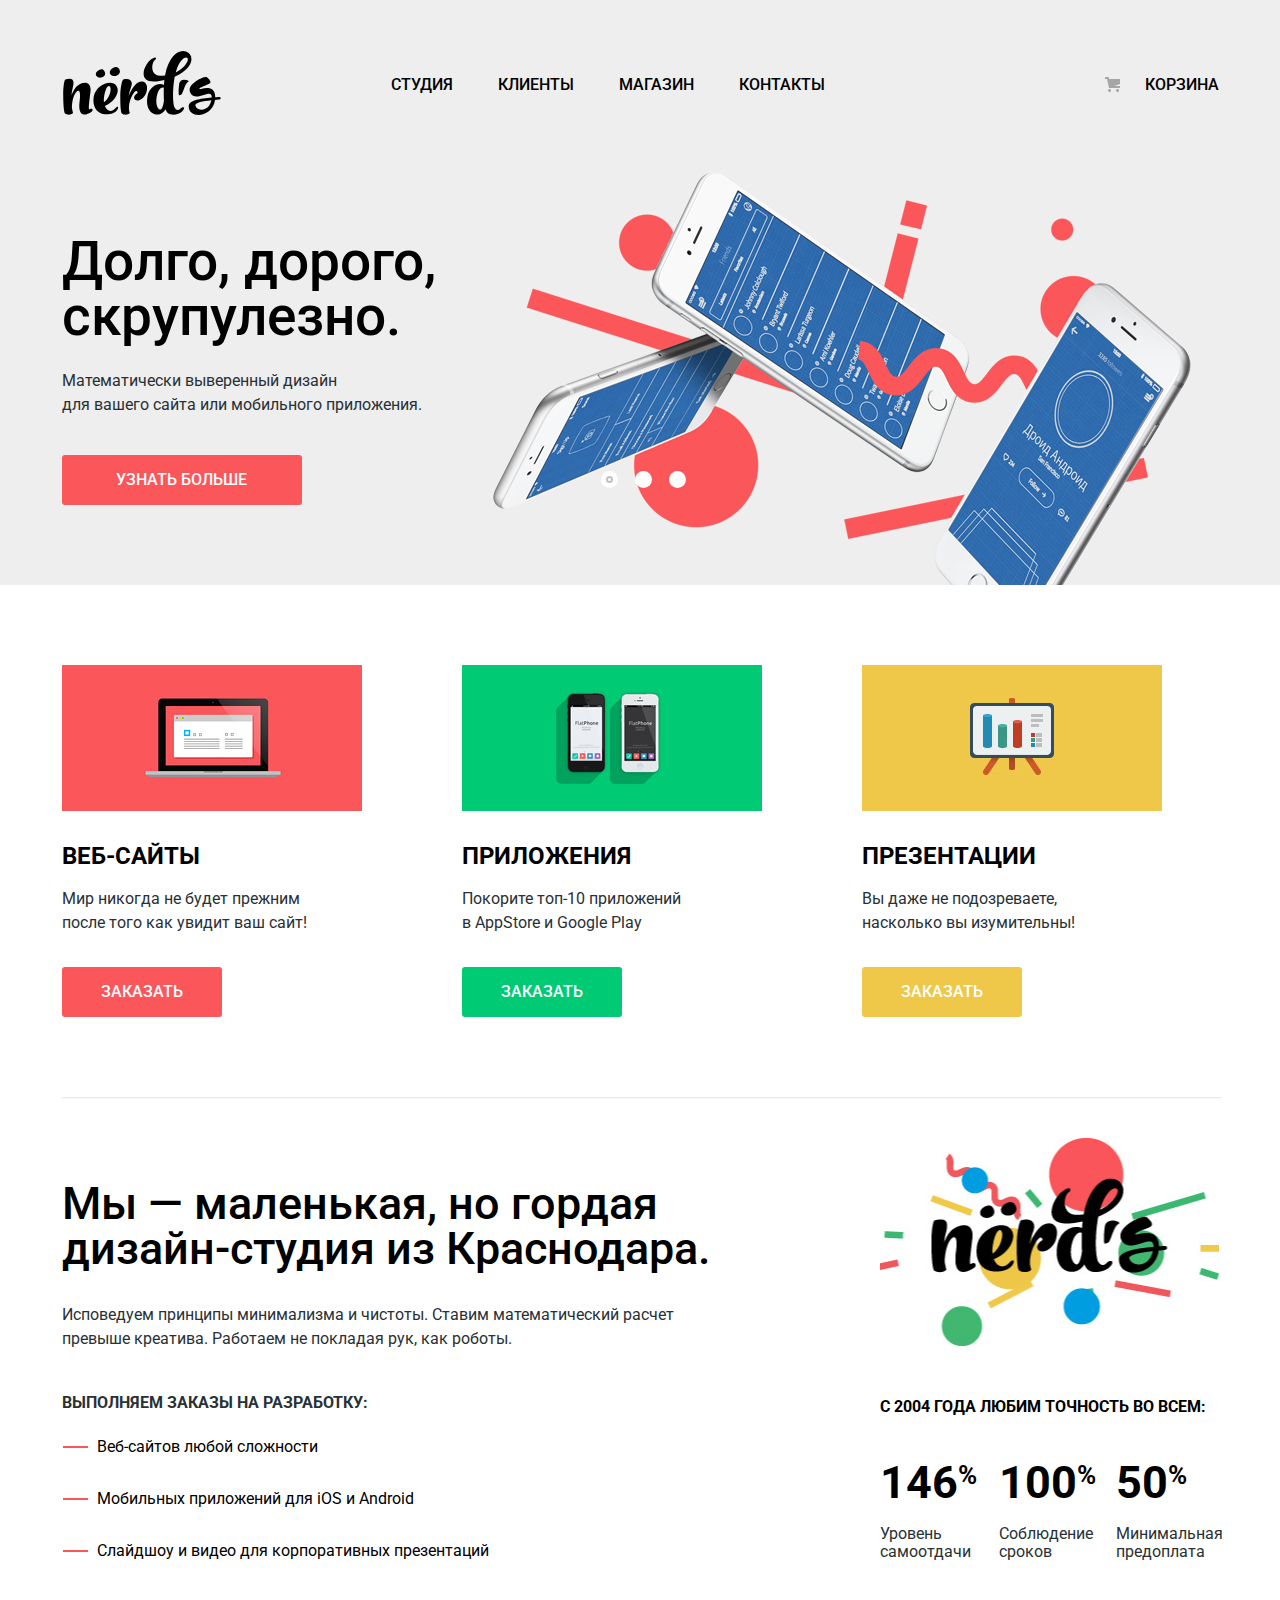
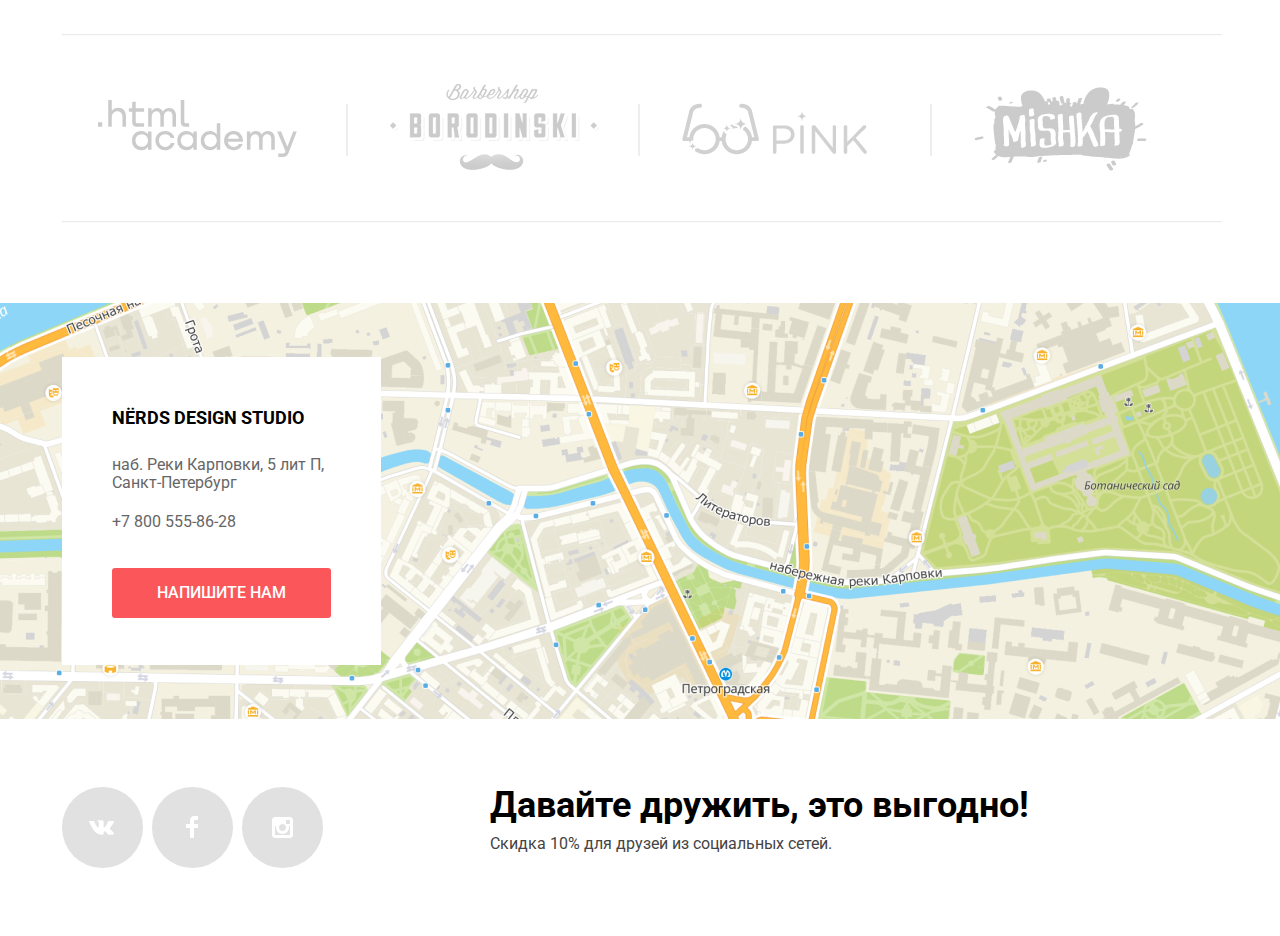
==== commit 2f2290d6: "fix errors" ====
--- a/index.html
+++ b/index.html
@@ -12,7 +12,7 @@
       href="https://fonts.googleapis.com/css2?family=Roboto:wght@400;500;700&display=swap"
       rel="stylesheet"
     />
-    <link rel="stylesheet" href="css/min.style.css" />
+    <link rel="stylesheet" href="css/style.min.css" />
     <link rel="stylesheet" href="css/normalize.css" />
     <script src="https://api-maps.yandex.ru/2.1/?lang=ru_RU"></script>
     <script src="./script/slider.js" defer></script>
--- a/css/style.min.css
+++ b/css/style.min.css
@@ -0,0 +1 @@
+body{margin:0;padding:0;font-family:Roboto,sans-serif}.container{width:1157px;height:auto;margin:0 auto}.visually-hidden{position:absolute;width:1px;height:1px;margin:-1px;border:0;padding:0;white-space:nowrap;clip-path:inset(100%);clip:rect(0 0 0 0);overflow:hidden}hr{width:1158px;background-color:#eee;opacity:.2}header{background-color:#eee;padding-top:50px;min-height:355px}.header-navigation{display:grid;grid-template-columns:3fr 6fr 3fr}.header-logo{width:160px;height:65px}.header-logo:focus,.header-logo:hover{opacity:.6}.header-logo:active{opacity:.3}.header-navigation-list{list-style:none;display:flex;margin:auto 0}.header-navigation-item{font-weight:500;margin-right:45px;font-size:16px;line-height:30px;text-transform:uppercase;color:#000}.header-link{text-decoration:none;color:inherit;position:relative}.header-link-active::after{content:"";position:absolute;bottom:-13px;left:1px;width:73px;height:2px;background-color:#fb565a}.header-cart{font-weight:500;font-size:16px;line-height:30px;display:flex;align-items:center;text-align:right;text-transform:uppercase;color:#000;text-decoration:none;justify-content:end;position:relative}.header-cart:hover,.header-link:hover{color:#fb565a}.header-cart:active,.header-link:active{color:#000;opacity:.3}.shopping-cart{display:flex;justify-content:flex-end;align-items:center}.cart-image{width:15px;height:15px;margin-right:25px}.slider-wrapper{padding-top:78px;padding-bottom:80px;background-position:right bottom;background-repeat:no-repeat;position:relative;display:none}.slider-wrapper-1{background-image:url('../img/nerds-index-slide1\ 1.png')}.slider-wrapper-2{background-image:url(../img/nerds-index-slide2.png)}.slider-wrapper-3{background-image:url(../img/nerds-index-slide3.png)}.slider-active{display:block;animation:transitSlide .2s}@keyframes transitSlide{from{opacity:0}to{opacity:1}}.header-slider-title{max-width:523px;font-weight:500;font-size:55px;line-height:55px;color:#000;margin-bottom:25px}.header-slider-description{max-width:410px;font-weight:400;font-size:16px;line-height:24px;color:#283136}.slider-controls{position:absolute;bottom:97px;left:539px;display:flex}.slider-button{padding:0;width:17px;height:17px;background-color:#fff;border-radius:50%;cursor:pointer;border:none;margin-right:17px}.slider-button.active-slide-button::before{content:"";position:absolute;top:5px;width:3px;height:3px;background:0 0;border:2px solid #c1c1c1;border-radius:50%}.first-button.active-slide-button::before{left:5px}.second-button.active-slide-button::before{left:39px}.third-button.active-slide-button::before{left:73px}.header-title{margin-top:87px;font-weight:500;font-size:55px;line-height:55px;display:flex;justify-content:center;color:#000}.button{display:block;box-sizing:border-box;text-decoration:none;color:#fff;font-style:normal;font-weight:500;font-size:16px;line-height:18px;text-transform:uppercase;border-radius:3px;display:flex;align-items:center;justify-content:center;cursor:pointer}.header-button{width:240px;height:50px;background:#fb565a;margin-top:38px}.header-button:hover{background:#e74246}.header-button:active{background:#d7373b;color:rgba(255,255,255,.3)}.products{padding-top:80px}.products-list{margin:0;padding:0;list-style:none;display:flex;align-items:flex-start;gap:100px;margin-bottom:80px}.products-image{width:300px;height:146px;margin-bottom:25px}.products-title{margin:0;font-weight:700;font-size:24px;line-height:30px;text-transform:uppercase;color:#000}.products-description{max-width:260px;font-weight:400;font-size:16px;line-height:24px;color:#283136;margin-top:16px}.order-button{width:160px;height:50px;margin-top:32px}.site-button{background:#fb565a}.site-button:hover{background:#e74246}.site-button:active{background:#d7373b;color:rgba(255,255,255,.3);box-shadow:inset 0 3px 0 rgba(0,1,1,.1)}.apps-button{background:#00ca74}.apps-button:hover{background:#00bc6c}.apps-button:active{background:#00aa62;color:rgba(255,255,255,.3);box-shadow:inset 0 3px 0 rgba(0,1,1,.1)}.presentation-button{background:#efc849}.presentation-button:hover{background:#eab534}.presentation-button:active{background:#e5a722;color:rgba(255,255,255,.3);box-shadow:inset 0 3px 0 rgba(0,1,1,.1)}.about-us{display:grid;grid-template-columns:2fr 1fr;column-gap:140px;margin-top:39px;margin-bottom:73px}.col-1{padding-top:43px}.about-heading{font-style:normal;font-weight:500;font-size:45px;line-height:45px;color:#000;max-width:651px;margin:0}.about-description{font-weight:400;font-size:16px;line-height:24px;color:#283136;max-width:646px;margin-top:32px}.offers-heading{font-weight:700;font-size:16px;line-height:24px;text-transform:uppercase;color:#283136;margin-top:40px;margin-bottom:23px}.offers-list{list-style:none;margin:0;margin-left:35px;padding:0}.offers-item:not(:last-child){margin-bottom:34px}.offers-item{position:relative}.offers-item::before{content:"";position:absolute;left:-34px;top:8px;width:25px;height:2px;background:#fb565a}.col-2{height:100%;display:flex;justify-content:flex-end;flex-direction:column;background-image:url(../img/nerds-illustration.png);background-position:top;background-repeat:no-repeat}.benefits-heading{font-weight:700;font-size:16px;line-height:24px;text-transform:uppercase;color:#000;margin:0;margin-bottom:32px}.benefits-list{margin:0;padding:0;list-style:none;display:flex}.benefits-item{display:flex;flex-direction:column;max-width:103px}.benefits-item:not(:last-child){margin-right:21px}.percent{font-weight:700;font-size:45px;line-height:64px;color:#000;margin-bottom:10px;position:relative}.percent-symbol{position:absolute;top:4px;font-weight:700;font-size:26px;line-height:40px;color:#000}.benefit{font-weight:400;font-size:16px;line-height:18px;color:#283136}.clients{margin-bottom:80px}.clients-list{margin-left:36px;margin-right:36px;margin-top:46px;margin-bottom:44px;list-style:none;display:flex;padding:0;justify-content:space-between}.clients-item{align-self:center;position:relative}.clients-item:not(:last-child)::after{content:"";position:absolute;width:2px;height:52px;background:#eee;right:-41px;top:22px}.clients-image{width:209px;height:95px;display:flex;align-items:center;opacity:.2}.clients-image:hover{opacity:1}.clients-image:active{opacity:.1}.our-address{background-image:url(../img/map.png);height:416px;position:relative;display:flex}.map-iframe{min-width:1200px;width:100%;height:416px;padding:0;margin:0;z-index:0;position:absolute}.address-block{margin-top:54px;margin-bottom:54px;width:319px;height:308px;background-color:#fff;display:flex;flex-direction:column;justify-content:center;box-sizing:border-box;padding-left:50px;position:relative;z-index:1}.company-name{font-style:normal;font-weight:700;font-size:18px;line-height:30px;text-transform:uppercase;color:#000;margin:0;margin-bottom:23px}.footer-address,.footer-telephone{font-weight:400;font-size:16px;line-height:18px;color:#666;max-width:230px;margin:0}.footer-telephone{text-decoration:none;margin-top:21px}.connect-button{border:none;display:inline-block;width:219px;height:50px;background:#fb565a;margin-top:37px}.connect-button:hover{background:#e74246}.connect-button:active{background:#d7373b;color:rgba(255,255,255,.3)}.footer-contacts{display:grid;grid-template-columns:1fr 3fr;padding-top:68px;padding-bottom:68px}.social-list{list-style:none;display:flex;margin:0;padding:0}.social-item{width:81px;height:81px;background:linear-gradient(0deg,#e1e1e1,#e1e1e1),#fff;border-radius:50%;text-align:center;display:flex;justify-content:center;align-items:center;margin-right:9px;cursor:pointer}.social-item:hover{background:#e74246}.social-item:active{background:#d7373b}.social-item:active .social-logo{opacity:.3}.footer-info{margin-left:139px}.info-title{font-weight:700;font-size:36px;line-height:36px;color:#000;display:block;margin-left:20px;margin-bottom:10px;margin-left:0}.info-description{font-weight:400;font-size:16px;line-height:22px;color:#444}.main{display:grid;grid-template-columns:3fr 8fr;column-gap:140px;padding-top:55px}.filter-title{font-weight:700;font-size:18px;line-height:30px;text-transform:uppercase;color:#000}.price-filter{border:none;padding:0;margin-bottom:54px}.range-filter{width:260px;margin-top:48px}.range-controls{position:relative;height:80px;background:#eee;border-radius:3px;margin-bottom:14px;padding-top:39px;box-sizing:border-box;padding-right:20px;padding-left:20px}.range-controls .scale{height:2px;width:205px;background-color:#d7dcdf}.range-controls .bar{background:#00ca74;width:70%;height:2px}.range-controls .toggle{position:absolute;top:31px;left:0;width:4px;height:4px;padding:0;border:8px solid #fff;background-color:#ababab;box-shadow:0 2px 1px rgba(0,0,0,.15);border-radius:50%;cursor:pointer}.range-controls .toggle-min{left:18px}.range-controls .toggle-max{left:150px}.price-controls{display:flex;justify-content:space-between}.price-controls label{font-size:16px;line-height:22px;text-transform:uppercase;color:#283136}.price-controls input{font-family:inherit;font-size:inherit;width:80px;background:#eee;border-radius:3px;border:none;height:38px;text-align:center;margin-left:11px}.layout-filter,.qualities-filter{border:none;padding:0}.layout-filter{margin-bottom:43px}.sorting-title{margin-bottom:16px}.checkbox-list,.radio-list{list-style:none;margin:0;padding:0}.checkbox-item,.radio-item{margin-bottom:25px}.filter-input{display:none}.filter-label{margin-left:36px;position:relative;cursor:pointer}.radio-input+label::before{content:"";position:absolute;left:-36px;top:-3px;width:16px;height:16px;border-radius:50%;border:4px solid #4d4d4d;opacity:.4;cursor:pointer}.radio-input:checked+label::after{content:"";position:absolute;left:-28px;top:5px;width:8px;height:8px;border-radius:50%;background:#4d4d4d;opacity:.4}.radio-input:checked:hover+label::after,.radio-input:hover+label::before{opacity:1}.checkbox-input+label::before{content:"";position:absolute;left:-37px;top:-1px;width:23px;height:23px;background-image:url(../img/checkbox-off.svg);background-repeat:no-repeat;cursor:pointer;opacity:.4}.checkbox-input:checked+label::before{content:"";position:absolute;left:-37px;top:-1px;background-image:url(../img/checkbox-on.svg);background-repeat:no-repeat;width:25px;height:23px;opacity:.4}.checkbox-input:checked:hover+label::after,.checkbox-input:hover+label::before{opacity:1}.checkbox-input:checked:disabled+label::before,.checkbox-input:disabled+label::before,.radio-input:disabled+label::before,.radio-input:disabled:checked+label::after{opacity:.1}.show-button{width:260px;height:50px;border:none;background-color:#eee;color:#000;margin-top:48px}.show-button:hover{background:#dfdfdf}.show-button:active{background:#d5d5d5;color:rgba(0,0,0,.3)}.sorting-filter{display:flex;justify-content:space-between;margin-bottom:48px}.sort-heading{margin:0}.sorting-block{display:flex}.sorting-list{display:flex;list-style:none;margin:0;padding:0;margin-right:47px}.sorting-item:not(:last-child){margin-right:25px}.sorting-button-item{border:none;background-color:transparent;font-size:14px;line-height:18px;text-transform:uppercase;color:#000;opacity:.3;height:100%}.button.sorting-button-item:hover{opacity:.6}.sorting-button-item.active-sorting-button{opacity:1}.button.sorting-button-item:active{opacity:1}.sorting-buttons{width:40px;display:flex;justify-content:space-between;align-self:center}.sorting-btn{border:none;height:100%;width:11px;height:10px;background-color:transparent;opacity:.2;cursor:pointer}.sorting-btn.is-active{opacity:1}.button-down{background-image:url(../img/icon-down-dir.svg);background-repeat:no-repeat}.button-up{background-image:url(../img/icon-down-dir.svg);background-repeat:no-repeat;transform:rotate(180deg)}.sorting-btn:hover{opacity:.5}.sorting-btn:active{opacity:1}.projects-cards-list{display:grid;grid-template-columns:1fr 1fr;column-gap:42px;margin:0;padding:0;list-style:none;row-gap:72px;padding-top:40px}.project-card{position:relative;border-radius:5px;border:1px solid rgba(0,0,0,.1);border-top-right-radius:0;border-top-left-radius:0;height:572px;cursor:pointer}.card-image{height:100%;width:358px}.project-card:hover .card-info{display:flex}.project-card:hover,.project-card:hover::before{opacity:1;box-shadow:0 6px 15px rgba(0,0,0,.25)}.card-info{position:absolute;background:#eee;bottom:0;width:100%;height:231px;display:none;flex-direction:column;align-items:center;justify-content:center}.card-title{font-weight:700;font-size:18px;line-height:30px;text-transform:uppercase;color:#000;margin:0;margin-bottom:12px}.card-title:hover{color:#fb565a}.card-title:active{color:rgba(0,0,0,.3)}.card-description{font-size:16px;line-height:18px;color:#666;margin:0;padding:0;max-width:255px;text-align:center;margin-bottom:32px}.card-price{width:200px;height:50px;background:#fb565a}.card-price:hover{background:#e74246}.card-price:active{background:#d7373b;color:rgba(255,255,255,.3)}.project-card::before{content:"";position:absolute;width:360px;height:40px;background-image:url(../img/browser.svg);top:-40px;left:-1px;opacity:.12}.page-buttons-group{display:flex;margin-top:54px;margin-bottom:60px}.page-button{box-sizing:border-box;background:#eee;font-weight:500;font-size:16px;line-height:18px;text-align:center;text-transform:uppercase;color:#000;height:50px;width:50px;margin-right:11px;border:none}.page-button.active-page{background:0 0;border:3px solid #dbdbdb}.page-button.next-button{width:260px}.page-button:hover{background:#dfdfdf;border:none}.page-button:active{background:#d5d5d5;border:none;color:rgba(0,0,0,.3)}.modal-window{display:none;position:fixed;max-width:960px;height:590px;background:#fff;top:0;left:0;bottom:0;right:0;margin:auto;padding-left:100px;padding-right:100px;box-shadow:0 20px 40px rgba(0,0,0,.4);animation-name:modal-animation;animation-timing-function:ease;animation-duration:.7s;z-index:10}.modal-show{display:block}@keyframes modal-animation{0%{transform:scale(0);opacity:0}100%{transform:scale(1);opacity:1}}.form-wrapper{width:761px}.form-header{display:flex;justify-content:space-between;align-items:center;margin-top:63px;margin-bottom:37px}.form-title{font-style:normal;font-weight:700;font-size:45px;line-height:53px;color:#000;margin:0}.close-button{width:21px;height:21px;position:relative;border:none;background-color:transparent;background-image:url(../img/close-cross.svg);opacity:.4;cursor:pointer}.close-button:hover{opacity:1}.close-button:active{opacity:.2}.form-wrapper{display:grid;grid-template-rows:min-content min-content 1fr;margin-bottom:47px}.row-1{display:flex;justify-content:space-between;margin-bottom:34px}.form-label{font-weight:700;font-size:16px;line-height:18px;color:#000;margin-bottom:9px;display:block}.form-input{background:0 0;border:2px solid #d7dcde;box-sizing:border-box;border-radius:3px;padding:16px;width:360px}.form-input:hover{border:2px solid #b4b9bb}.form-input:focus::placeholder{color:#444}.form-input:invalid{border:2px solid #e74246;color:#e74246}.form-input:invalid::placeholder{color:#e74246}.form-input.text-input{width:760px;max-height:118px}.submit-form-button{border:none;width:259px;height:50px;color:#fff;background-color:#fb565a}.submit-form-button:hover{background:#e74246}.submit-form-button:active{background:#d7373b;color:rgba(255,255,255,.3)}